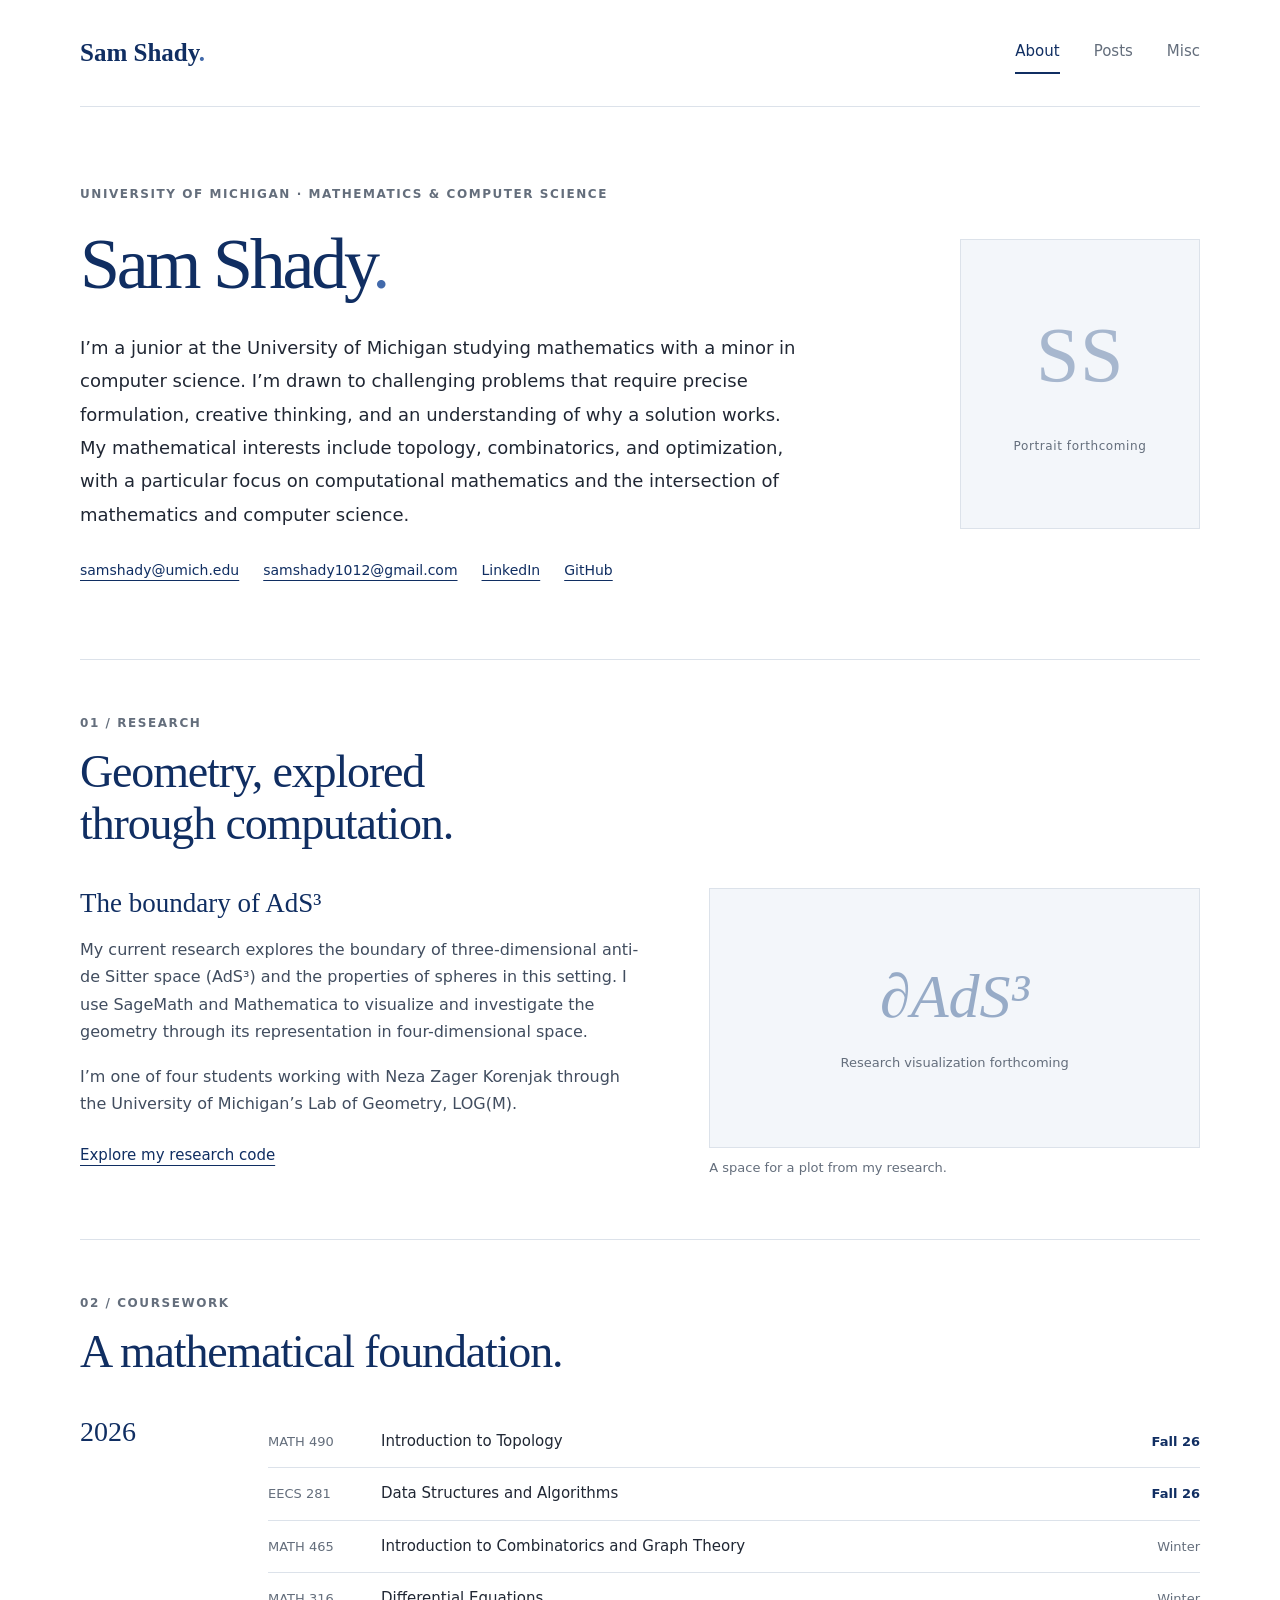
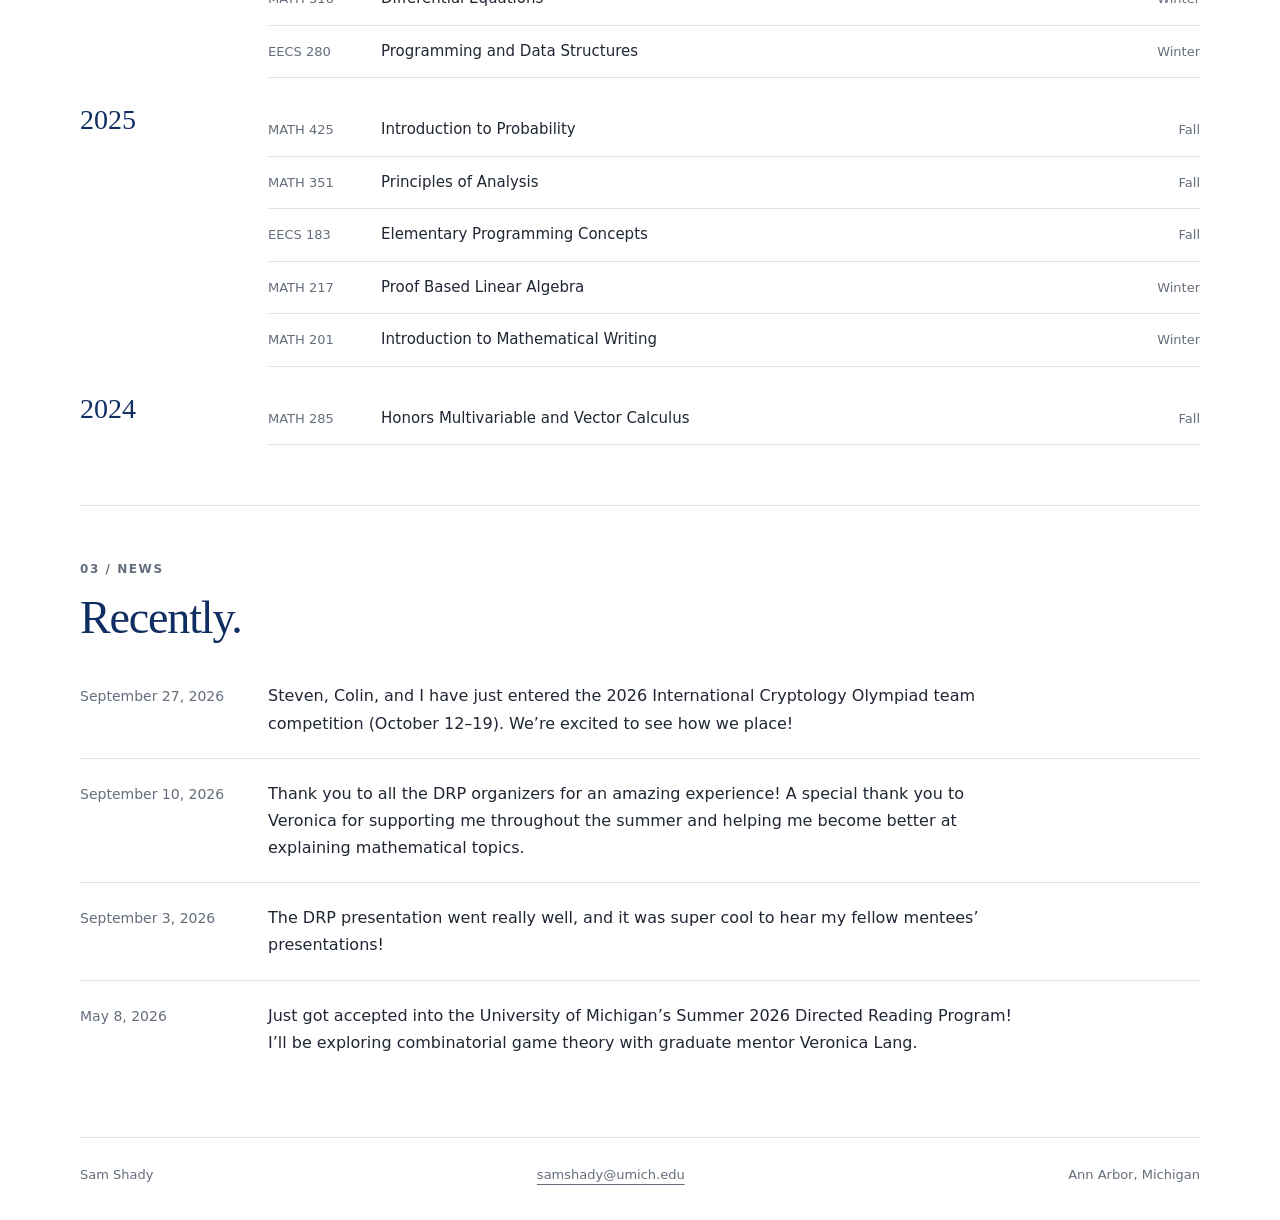
==== index.html @ 8a0eaf7c "Move news below coursework and revise updates" ====
<!doctype html><html lang="en"><head><meta charset="utf-8"><meta name="viewport" content="width=device-width, initial-scale=1"><title>About | Sam Shady</title><meta name="description" content="Sam Shady is a University of Michigan mathematics student interested in topology, combinatorics, optimization, and computational mathematics."><link rel="icon" href="./assets/favicon.svg" type="image/svg+xml"><link rel="stylesheet" href="./assets/style.css"><script src="./assets/site.js" defer></script></head><body><a class="skip" href="#main">Skip to content</a><header><a class="wordmark" href="./">Sam Shady<span class="wordmark-dot">.</span></a><nav aria-label="Main navigation"><a href="./" aria-current="page">About</a><a href="./posts/">Posts</a><a href="./misc/">Misc</a></nav></header><main id="main"><section class="intro"><div><p class="eyebrow">University of Michigan · Mathematics &amp; Computer Science</p><h1>Sam Shady<span class="heading-dot">.</span></h1><p class="bio">I’m a junior at the University of Michigan studying mathematics with a minor in computer science. I’m drawn to challenging problems that require precise formulation, creative thinking, and an understanding of why a solution works. My mathematical interests include topology, combinatorics, and optimization, with a particular focus on computational mathematics and the intersection of mathematics and computer science.</p><div class="contact"><a href="mailto:samshady@umich.edu">samshady@umich.edu</a><a href="mailto:samshady1012@gmail.com">samshady1012@gmail.com</a><a href="https://www.linkedin.com/in/sam-shady/">LinkedIn</a><a href="https://github.com/samshady-Math">GitHub</a></div></div><aside class="portrait" aria-label="Space reserved for Sam’s portrait"><span class="portrait-initials" aria-hidden="true">SS</span><span>Portrait forthcoming</span></aside></section>
<section class="section"><div class="section-head"><p class="eyebrow">01 / Research</p><h2>Geometry, explored<br>through computation.</h2></div><div class="research-grid"><div><h3>The boundary of AdS³</h3><p>My current research explores the boundary of three-dimensional anti-de Sitter space (AdS³) and the properties of spheres in this setting. I use SageMath and Mathematica to visualize and investigate the geometry through its representation in four-dimensional space.</p><p>I’m one of four students working with Neza Zager Korenjak through the University of Michigan’s Lab of Geometry, LOG(M).</p><a class="text-link" href="https://github.com/samshady-Math/ADS3">Explore my research code</a></div><figure class="research-placeholder"><div><span class="math-label">∂AdS³</span><p>Research visualization forthcoming</p></div><figcaption>A space for a plot from my research.</figcaption></figure></div></section>

<section class="section"><div class="section-head"><p class="eyebrow">02 / Coursework</p><h2>A mathematical foundation.</h2></div><div class="courses"><div class="course-year"><h3>2026</h3><ul><li><span class="course-code">MATH 490</span><span>Introduction to Topology</span><span class="term current">Fall 26</span></li><li><span class="course-code">EECS 281</span><span>Data Structures and Algorithms</span><span class="term current">Fall 26</span></li><li><span class="course-code">MATH 465</span><span>Introduction to Combinatorics and Graph Theory</span><span class="term ">Winter</span></li><li><span class="course-code">MATH 316</span><span>Differential Equations</span><span class="term ">Winter</span></li><li><span class="course-code">EECS 280</span><span>Programming and Data Structures</span><span class="term ">Winter</span></li></ul></div><div class="course-year"><h3>2025</h3><ul><li><span class="course-code">MATH 425</span><span>Introduction to Probability</span><span class="term ">Fall</span></li><li><span class="course-code">MATH 351</span><span>Principles of Analysis</span><span class="term ">Fall</span></li><li><span class="course-code">EECS 183</span><span>Elementary Programming Concepts</span><span class="term ">Fall</span></li><li><span class="course-code">MATH 217</span><span>Proof Based Linear Algebra</span><span class="term ">Winter</span></li><li><span class="course-code">MATH 201</span><span>Introduction to Mathematical Writing</span><span class="term ">Winter</span></li></ul></div><div class="course-year"><h3>2024</h3><ul><li><span class="course-code">MATH 285</span><span>Honors Multivariable and Vector Calculus</span><span class="term ">Fall</span></li></ul></div></div></section>
<section class="section"><div class="section-head"><p class="eyebrow">03 / News</p><h2>Recently.</h2></div><ol class="news"><li><time datetime="2026-09-27T16:13:00-04:00" title="September 27, 2026 · 4:13 p.m. Eastern">September 27, 2026</time><p>Steven, Colin, and I have just entered the 2026 International Cryptology Olympiad team competition (October 12–19). We’re excited to see how we place!</p></li><li><time datetime="2026-09-10T17:29:00-04:00" title="September 10, 2026 · 5:29 p.m. Eastern">September 10, 2026</time><p>Thank you to all the DRP organizers for an amazing experience! A special thank you to Veronica for supporting me throughout the summer and helping me become better at explaining mathematical topics.</p></li><li><time datetime="2026-09-03T21:13:00-04:00" title="September 3, 2026 · 9:13 p.m. Eastern">September 3, 2026</time><p>The DRP presentation went really well, and it was super cool to hear my fellow mentees’ presentations!</p></li><li><time datetime="2026-05-08T01:25:00-04:00" title="May 8, 2026 · 1:25 a.m. Eastern">May 8, 2026</time><p>Just got accepted into the University of Michigan’s Summer 2026 Directed Reading Program! I’ll be exploring combinatorial game theory with graduate mentor Veronica Lang.</p></li></ol></section></main><footer><span>Sam Shady</span><a href="mailto:samshady@umich.edu">samshady@umich.edu</a><span>Ann Arbor, Michigan</span></footer></body></html>
---- assets/style.css ----
:root{--blue:#102e62;--ink:#202734;--muted:#646e7c;--line:#dce2ea;--pale:#f3f6fa;--serif:Georgia,'Times New Roman',serif}*{box-sizing:border-box}body{margin:0;background:#fff;color:var(--ink);font-family:system-ui,-apple-system,BlinkMacSystemFont,'Segoe UI',sans-serif;font-size:16px;line-height:1.7}a{color:var(--blue);text-decoration-thickness:1px;text-underline-offset:5px}a:hover{text-decoration:underline}a:focus-visible,button:focus-visible{outline:3px solid #4381ce;outline-offset:5px}header,main,footer{width:min(1120px,calc(100% - 96px));margin:auto}header{padding:32px 0;display:flex;justify-content:space-between;align-items:center;border-bottom:1px solid var(--line)}.wordmark{font:700 25px var(--serif);text-decoration:none;color:var(--blue)}.wordmark-dot,.heading-dot{color:#426aab}nav{display:flex;gap:34px}nav a{font-size:15px;text-decoration:none;padding:7px 0;color:var(--muted)}nav a[aria-current]{color:var(--blue);border-bottom:2px solid var(--blue)}h1,h2,h3{font-family:var(--serif);font-weight:400;color:var(--blue);line-height:1.13;margin:0}h1{font-size:clamp(52px,7vw,86px);letter-spacing:-.045em}h2{font-size:clamp(32px,4vw,46px);letter-spacing:-.025em}h3{font-size:27px}p{margin:18px 0}.eyebrow{font-size:12px;letter-spacing:.13em;text-transform:uppercase;color:var(--muted);font-weight:600;margin:0 0 20px;line-height:1.6}.intro{padding:78px 0 76px;display:grid;grid-template-columns:minmax(0,1fr) 240px;gap:80px;align-items:center}.intro h1{font-size:clamp(44px,6vw,72px)}.bio{font-size:18px;line-height:1.85;margin:26px 0 28px;max-width:720px}.contact{display:flex;gap:12px 24px;flex-wrap:wrap;font-size:14px}.portrait{height:290px;background:var(--pale);border:1px solid var(--line);display:flex;flex-direction:column;justify-content:center;align-items:center;gap:36px;color:var(--muted);font-size:12px;letter-spacing:.05em}.portrait-initials{font:400 78px var(--serif);color:#a7b7ce}.section{padding:54px 0 60px;border-top:1px solid var(--line)}.section-head{margin-bottom:38px}.section-head .eyebrow{margin-bottom:13px}.research-grid{display:grid;grid-template-columns:1.15fr 1fr;gap:65px;align-items:start}.research-grid p{color:#414d5f}.text-link{display:inline-block;font-size:15px;margin-top:8px}.research-placeholder{margin:0}.research-placeholder>div{background:var(--pale);min-height:260px;border:1px solid var(--line);display:flex;align-items:center;justify-content:center;flex-direction:column;color:var(--muted)}.math-label{font:italic 62px var(--serif);color:#97abc7}.research-placeholder p{font-size:13px;color:var(--muted);margin:20px 0 0}figcaption{font-size:13px;color:var(--muted);margin-top:10px;line-height:1.6}.news{padding:0;margin:0;list-style:none}.news li{display:grid;grid-template-columns:160px 1fr;gap:28px;padding:21px 0;border-bottom:1px solid var(--line)}.news li:first-child{padding-top:0}.news li:last-child{border:0}.news time{color:var(--muted);font-size:14px;padding-top:3px}.news p{margin:0;max-width:760px}.course-year{display:grid;grid-template-columns:160px 1fr;gap:28px;margin-top:26px}.course-year h3{font-size:28px}.course-year ul{list-style:none;margin:0;padding:0}.course-year li{display:grid;grid-template-columns:95px 1fr 65px;gap:18px;padding:13px 0;border-bottom:1px solid var(--line);font-size:15px}.course-code{color:var(--muted);font-size:13px;padding-top:2px}.term{color:var(--muted);font-size:13px;text-align:right;padding-top:2px}.current{color:var(--blue);font-weight:600}footer{display:flex;justify-content:space-between;gap:20px;border-top:1px solid var(--line);padding:26px 0 34px;font-size:13px;color:var(--muted)}footer a{color:var(--muted)}.page-heading{padding:66px 0 48px}.page-heading>p:last-child{font-size:18px;color:var(--muted);margin-bottom:0}.filters{display:flex;gap:10px;flex-wrap:wrap;padding:0 0 28px;border-bottom:1px solid var(--line)}button{font:inherit;cursor:pointer} .filters button{font-size:14px;border:1px solid var(--line);background:white;color:var(--blue);padding:8px 21px;border-radius:2px}.filters button[aria-pressed=true]{background:var(--blue);color:white;border-color:var(--blue)}.post-row{display:grid;grid-template-columns:160px 1fr;gap:28px;border-bottom:1px solid var(--line);padding:34px 0}.post-row:last-child{border-bottom:0;margin-bottom:50px}.post-meta{font-size:13px;color:var(--muted);display:flex;flex-direction:column;gap:12px;padding-top:5px}.post-meta span{color:var(--blue);font-size:12px;text-transform:uppercase;letter-spacing:.09em}.post-row h2{font-size:32px;letter-spacing:-.02em}.post-row h2 a{text-decoration:none}.post-row p{margin:13px 0;color:#566171;max-width:740px;line-height:1.7}.read-link{font-size:14px}.post-detail{max-width:900px;margin:0 auto;padding:40px 0 65px}.back-link{display:inline-block;font-size:14px;margin-bottom:46px}.post-detail h1{font-size:clamp(40px,6vw,65px);max-width:900px;line-height:1.14;letter-spacing:-.035em}.detail-time{display:block;color:var(--muted);font-size:14px;margin:25px 0}.post-body{font-size:19px;line-height:1.8;margin-bottom:30px;max-width:780px}.post-figure{margin:36px 0 0}.post-figure img{display:block;width:100%;height:auto;max-height:1100px;object-fit:contain;background:var(--pale)}.pdf-preview{width:100%;height:820px;border:1px solid var(--line);margin-top:20px}.hobbies{display:grid;grid-template-columns:1fr 1fr;gap:70px;padding-bottom:56px}.hobbies h2{font-size:32px}.hobbies p{color:var(--muted)}.table-wrap{overflow:auto}table{border-collapse:collapse;width:100%;font-size:15px}th{text-align:left;border-bottom:2px solid var(--blue);color:var(--blue)}th button{color:inherit;padding:12px 0;background:none;border:0;text-align:left;font-size:14px;font-weight:600}th[aria-sort=descending] button::after{content:' ↓'}th[aria-sort=ascending] button::after{content:' ↑'}td{padding:15px 0;border-bottom:1px solid var(--line)}td+td,th+th{padding-left:22px}td:nth-child(2){color:var(--muted)}.rating{font-variant-numeric:tabular-nums;font-weight:600;color:var(--blue);text-align:right}th:last-child{text-align:right}th:last-child button{text-align:right}#empty-posts{padding:30px 0 80px;color:var(--muted)}[hidden]{display:none!important}.skip,.sr-only{position:absolute;width:1px;height:1px;padding:0;margin:-1px;overflow:hidden;clip:rect(0,0,0,0);white-space:nowrap;border:0}.skip:focus{clip:auto;width:auto;height:auto;padding:10px;top:0;left:0;z-index:10;background:white}
@media(max-width:800px){header,main,footer{width:calc(100% - 48px)}.intro{gap:35px;grid-template-columns:minmax(0,1fr) 170px;padding:55px 0}.portrait{height:230px}.bio{font-size:17px}.research-grid{gap:30px}.news li,.course-year,.post-row{grid-template-columns:125px 1fr;gap:18px}.course-year li{grid-template-columns:85px 1fr 58px;gap:10px}.hobbies{gap:30px}}
@media(max-width:600px){header,main,footer{width:calc(100% - 36px)}header{padding:22px 0}.wordmark{font-size:23px}nav{gap:18px}nav a{font-size:14px}.intro{grid-template-columns:1fr;gap:30px;padding:42px 0}.intro .eyebrow{font-size:11px;letter-spacing:.09em}.portrait{width:180px;height:210px;gap:25px}.portrait-initials{font-size:60px}.research-grid{grid-template-columns:1fr;gap:30px}.section{padding:38px 0}.section-head{margin-bottom:26px}.news li,.course-year,.post-row{grid-template-columns:1fr;gap:8px}.news li{padding:20px 0}.news time{font-size:13px}.course-year{margin-top:30px}.course-year li{grid-template-columns:78px minmax(0,1fr) 52px;gap:8px;font-size:14px}.course-code,.term{font-size:12px}.page-heading{padding:43px 0 30px}.post-row{padding:27px 0}.post-meta{flex-direction:row;justify-content:space-between;gap:10px}.post-row h2{font-size:29px}.hobbies{grid-template-columns:1fr;gap:34px;padding-bottom:40px}.hobbies h2{font-size:29px}.post-body{font-size:17px}.pdf-preview{height:570px}.detail-time{font-size:13px}.back-link{margin-bottom:30px}.post-detail{padding-top:25px}.post-detail h1{font-size:43px}footer{flex-wrap:wrap;justify-content:flex-start;gap:10px 25px;font-size:12px}table{font-size:14px}td:nth-child(2){font-size:13px}td{padding:13px 0}td+td,th+th{padding-left:14px}th button{font-size:13px}.pizza-section h2{font-size:40px}}
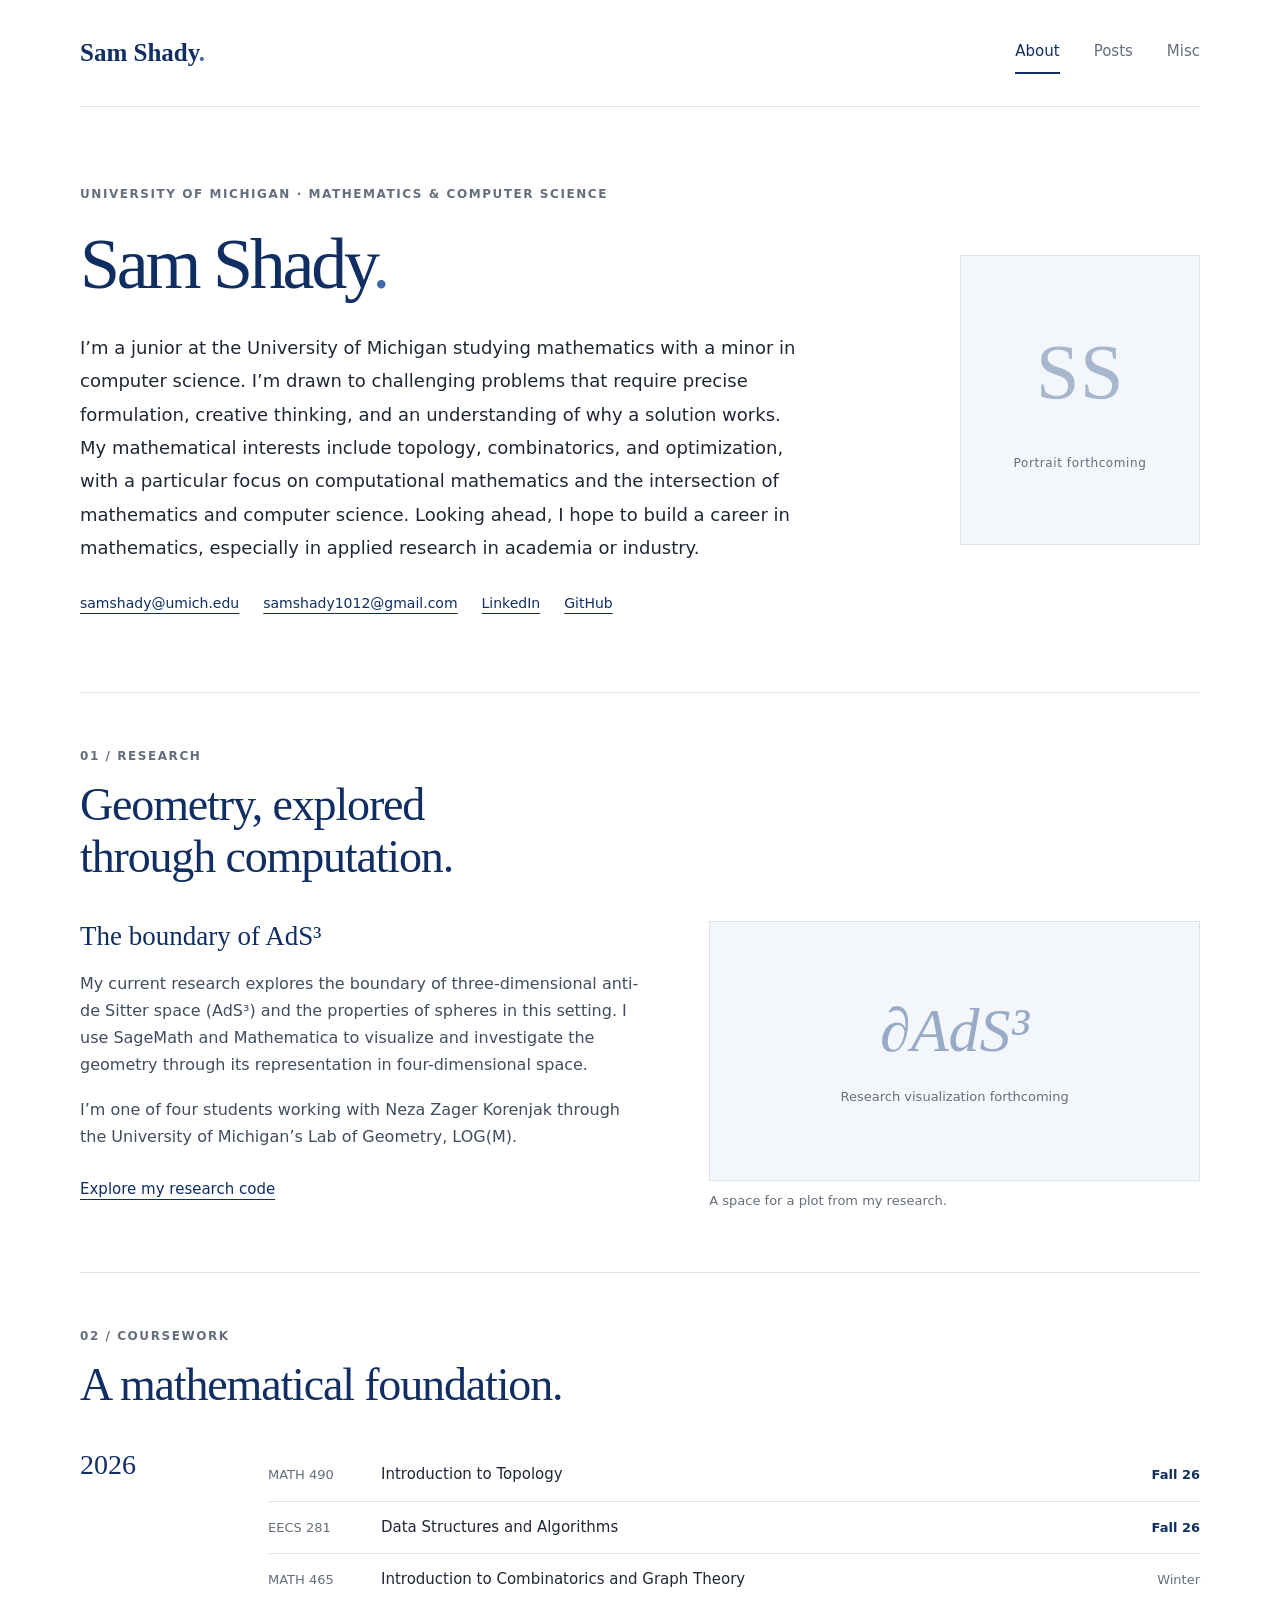
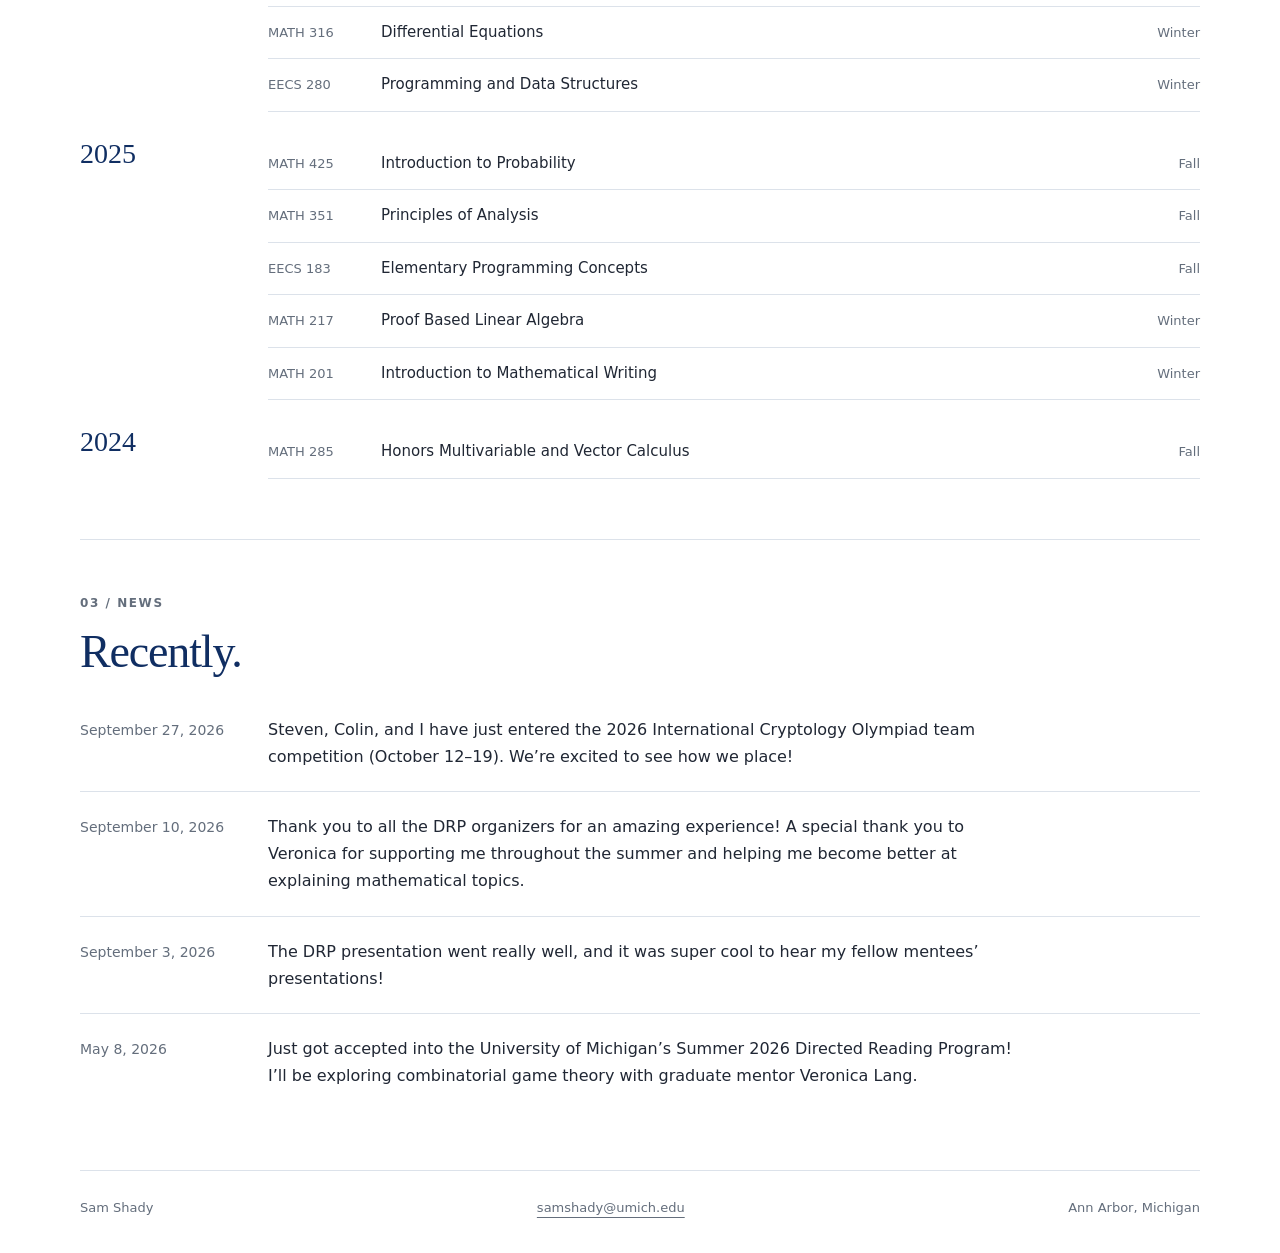
==== commit 2121dbbb: "Add applied research career interests to bio" ====
--- a/index.html
+++ b/index.html
@@ -1,4 +1,4 @@
-<!doctype html><html lang="en"><head><meta charset="utf-8"><meta name="viewport" content="width=device-width, initial-scale=1"><title>About | Sam Shady</title><meta name="description" content="Sam Shady is a University of Michigan mathematics student interested in topology, combinatorics, optimization, and computational mathematics."><link rel="icon" href="./assets/favicon.svg" type="image/svg+xml"><link rel="stylesheet" href="./assets/style.css"><script src="./assets/site.js" defer></script></head><body><a class="skip" href="#main">Skip to content</a><header><a class="wordmark" href="./">Sam Shady<span class="wordmark-dot">.</span></a><nav aria-label="Main navigation"><a href="./" aria-current="page">About</a><a href="./posts/">Posts</a><a href="./misc/">Misc</a></nav></header><main id="main"><section class="intro"><div><p class="eyebrow">University of Michigan · Mathematics &amp; Computer Science</p><h1>Sam Shady<span class="heading-dot">.</span></h1><p class="bio">I’m a junior at the University of Michigan studying mathematics with a minor in computer science. I’m drawn to challenging problems that require precise formulation, creative thinking, and an understanding of why a solution works. My mathematical interests include topology, combinatorics, and optimization, with a particular focus on computational mathematics and the intersection of mathematics and computer science.</p><div class="contact"><a href="mailto:samshady@umich.edu">samshady@umich.edu</a><a href="mailto:samshady1012@gmail.com">samshady1012@gmail.com</a><a href="https://www.linkedin.com/in/sam-shady/">LinkedIn</a><a href="https://github.com/samshady-Math">GitHub</a></div></div><aside class="portrait" aria-label="Space reserved for Sam’s portrait"><span class="portrait-initials" aria-hidden="true">SS</span><span>Portrait forthcoming</span></aside></section>
+<!doctype html><html lang="en"><head><meta charset="utf-8"><meta name="viewport" content="width=device-width, initial-scale=1"><title>About | Sam Shady</title><meta name="description" content="Sam Shady is a University of Michigan mathematics student interested in topology, combinatorics, optimization, and computational mathematics."><link rel="icon" href="./assets/favicon.svg" type="image/svg+xml"><link rel="stylesheet" href="./assets/style.css"><script src="./assets/site.js" defer></script></head><body><a class="skip" href="#main">Skip to content</a><header><a class="wordmark" href="./">Sam Shady<span class="wordmark-dot">.</span></a><nav aria-label="Main navigation"><a href="./" aria-current="page">About</a><a href="./posts/">Posts</a><a href="./misc/">Misc</a></nav></header><main id="main"><section class="intro"><div><p class="eyebrow">University of Michigan · Mathematics &amp; Computer Science</p><h1>Sam Shady<span class="heading-dot">.</span></h1><p class="bio">I’m a junior at the University of Michigan studying mathematics with a minor in computer science. I’m drawn to challenging problems that require precise formulation, creative thinking, and an understanding of why a solution works. My mathematical interests include topology, combinatorics, and optimization, with a particular focus on computational mathematics and the intersection of mathematics and computer science. Looking ahead, I hope to build a career in mathematics, especially in applied research in academia or industry.</p><div class="contact"><a href="mailto:samshady@umich.edu">samshady@umich.edu</a><a href="mailto:samshady1012@gmail.com">samshady1012@gmail.com</a><a href="https://www.linkedin.com/in/sam-shady/">LinkedIn</a><a href="https://github.com/samshady-Math">GitHub</a></div></div><aside class="portrait" aria-label="Space reserved for Sam’s portrait"><span class="portrait-initials" aria-hidden="true">SS</span><span>Portrait forthcoming</span></aside></section>
 <section class="section"><div class="section-head"><p class="eyebrow">01 / Research</p><h2>Geometry, explored<br>through computation.</h2></div><div class="research-grid"><div><h3>The boundary of AdS³</h3><p>My current research explores the boundary of three-dimensional anti-de Sitter space (AdS³) and the properties of spheres in this setting. I use SageMath and Mathematica to visualize and investigate the geometry through its representation in four-dimensional space.</p><p>I’m one of four students working with Neza Zager Korenjak through the University of Michigan’s Lab of Geometry, LOG(M).</p><a class="text-link" href="https://github.com/samshady-Math/ADS3">Explore my research code</a></div><figure class="research-placeholder"><div><span class="math-label">∂AdS³</span><p>Research visualization forthcoming</p></div><figcaption>A space for a plot from my research.</figcaption></figure></div></section>
 
 <section class="section"><div class="section-head"><p class="eyebrow">02 / Coursework</p><h2>A mathematical foundation.</h2></div><div class="courses"><div class="course-year"><h3>2026</h3><ul><li><span class="course-code">MATH 490</span><span>Introduction to Topology</span><span class="term current">Fall 26</span></li><li><span class="course-code">EECS 281</span><span>Data Structures and Algorithms</span><span class="term current">Fall 26</span></li><li><span class="course-code">MATH 465</span><span>Introduction to Combinatorics and Graph Theory</span><span class="term ">Winter</span></li><li><span class="course-code">MATH 316</span><span>Differential Equations</span><span class="term ">Winter</span></li><li><span class="course-code">EECS 280</span><span>Programming and Data Structures</span><span class="term ">Winter</span></li></ul></div><div class="course-year"><h3>2025</h3><ul><li><span class="course-code">MATH 425</span><span>Introduction to Probability</span><span class="term ">Fall</span></li><li><span class="course-code">MATH 351</span><span>Principles of Analysis</span><span class="term ">Fall</span></li><li><span class="course-code">EECS 183</span><span>Elementary Programming Concepts</span><span class="term ">Fall</span></li><li><span class="course-code">MATH 217</span><span>Proof Based Linear Algebra</span><span class="term ">Winter</span></li><li><span class="course-code">MATH 201</span><span>Introduction to Mathematical Writing</span><span class="term ">Winter</span></li></ul></div><div class="course-year"><h3>2024</h3><ul><li><span class="course-code">MATH 285</span><span>Honors Multivariable and Vector Calculus</span><span class="term ">Fall</span></li></ul></div></div></section>
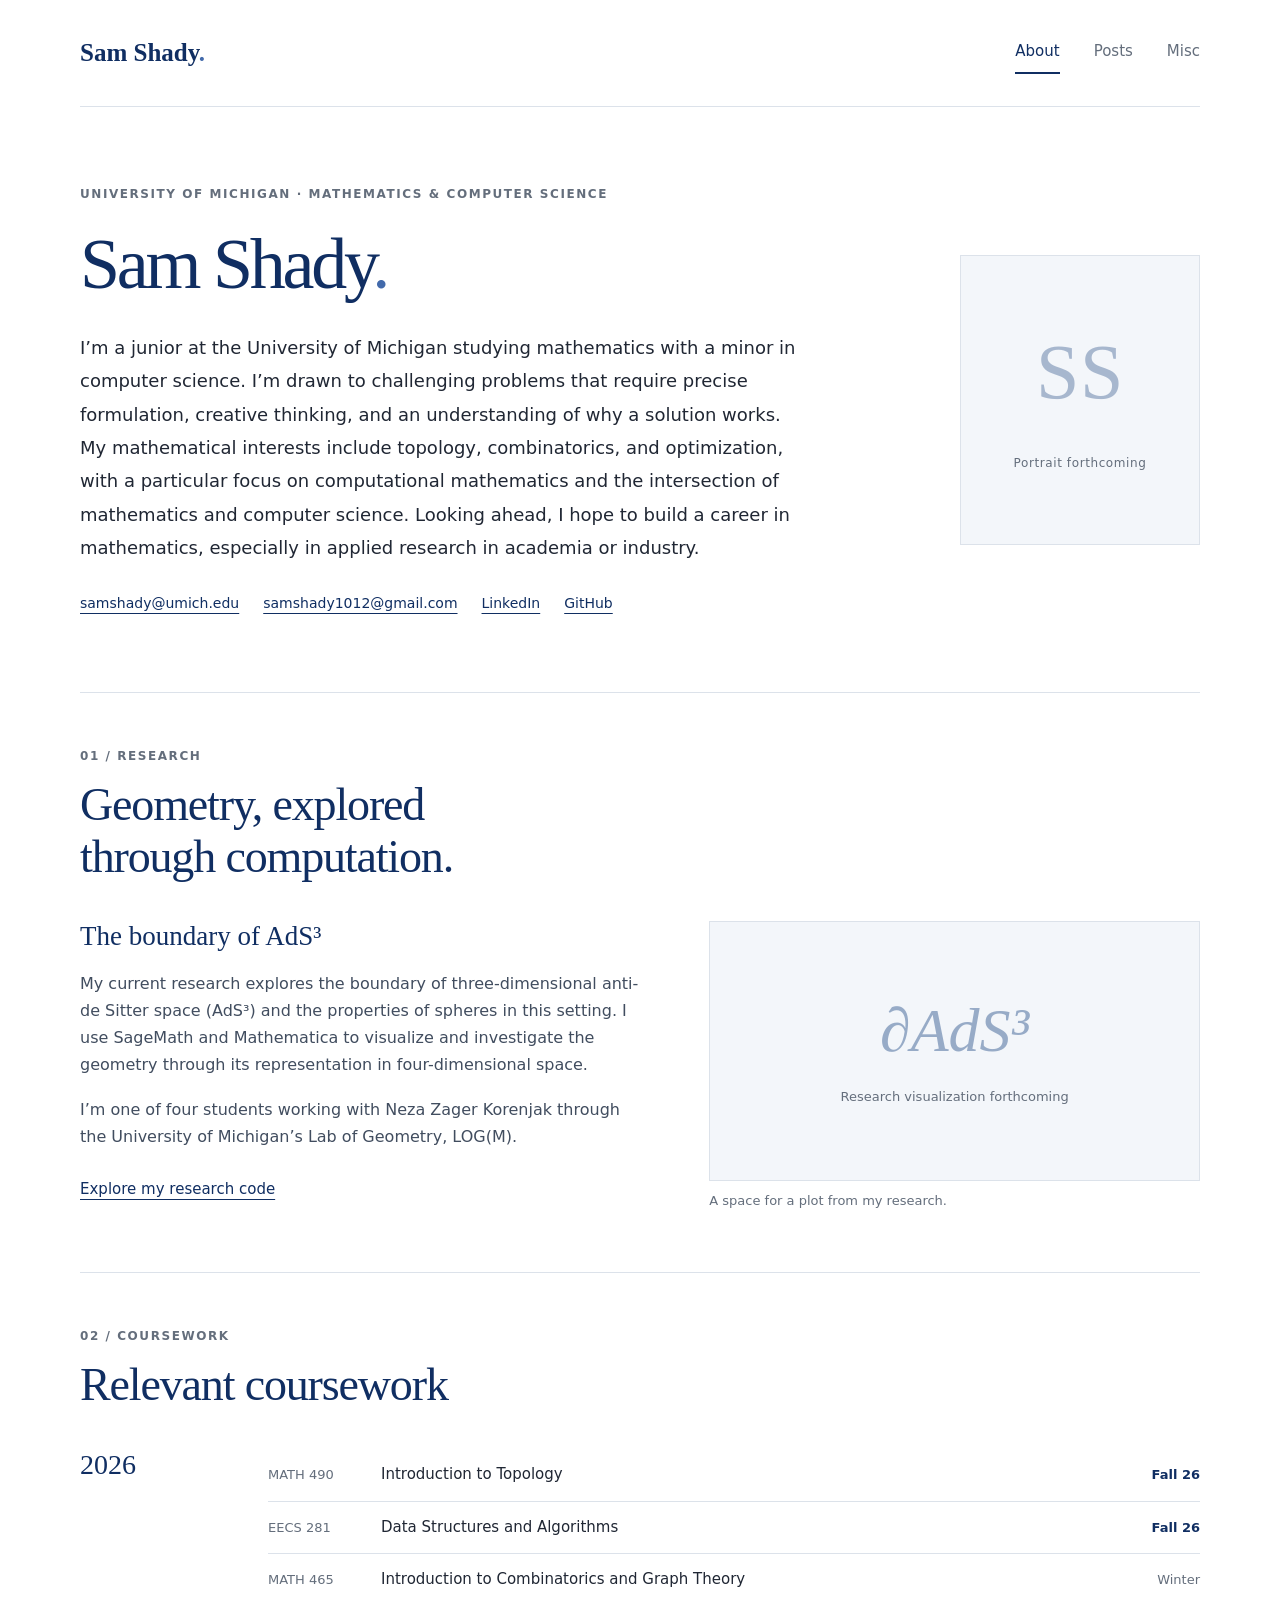
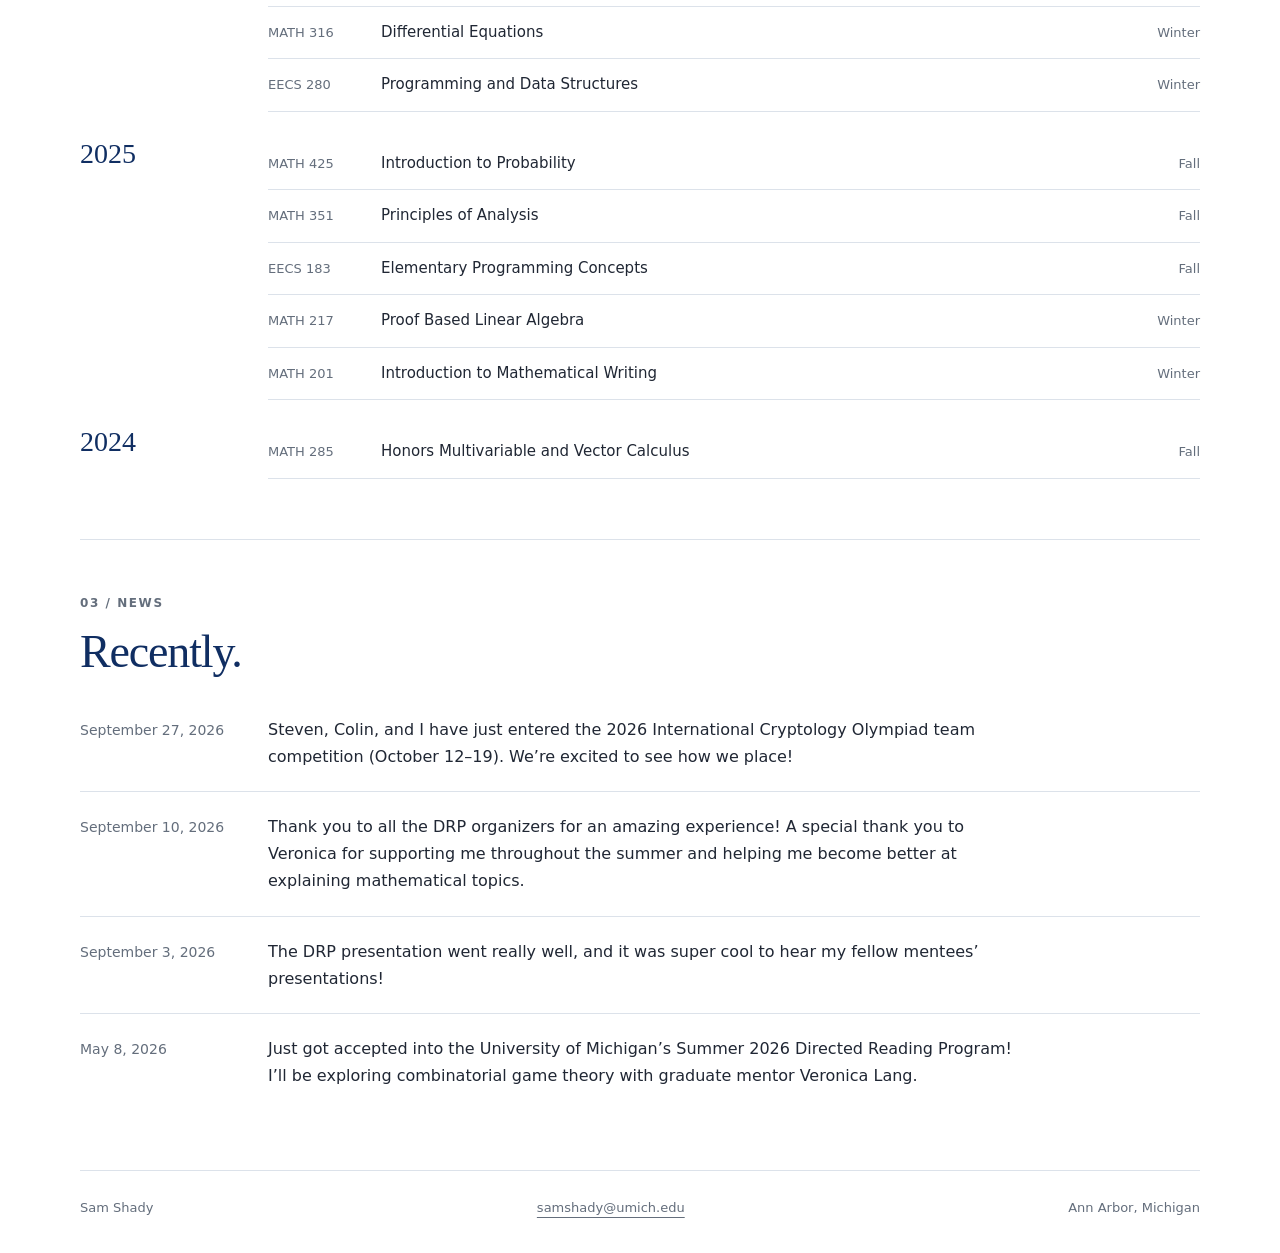
==== commit 49a1b968: "Update coursework and personal interests headings" ====
--- a/index.html
+++ b/index.html
@@ -1,5 +1,5 @@
 <!doctype html><html lang="en"><head><meta charset="utf-8"><meta name="viewport" content="width=device-width, initial-scale=1"><title>About | Sam Shady</title><meta name="description" content="Sam Shady is a University of Michigan mathematics student interested in topology, combinatorics, optimization, and computational mathematics."><link rel="icon" href="./assets/favicon.svg" type="image/svg+xml"><link rel="stylesheet" href="./assets/style.css"><script src="./assets/site.js" defer></script></head><body><a class="skip" href="#main">Skip to content</a><header><a class="wordmark" href="./">Sam Shady<span class="wordmark-dot">.</span></a><nav aria-label="Main navigation"><a href="./" aria-current="page">About</a><a href="./posts/">Posts</a><a href="./misc/">Misc</a></nav></header><main id="main"><section class="intro"><div><p class="eyebrow">University of Michigan · Mathematics &amp; Computer Science</p><h1>Sam Shady<span class="heading-dot">.</span></h1><p class="bio">I’m a junior at the University of Michigan studying mathematics with a minor in computer science. I’m drawn to challenging problems that require precise formulation, creative thinking, and an understanding of why a solution works. My mathematical interests include topology, combinatorics, and optimization, with a particular focus on computational mathematics and the intersection of mathematics and computer science. Looking ahead, I hope to build a career in mathematics, especially in applied research in academia or industry.</p><div class="contact"><a href="mailto:samshady@umich.edu">samshady@umich.edu</a><a href="mailto:samshady1012@gmail.com">samshady1012@gmail.com</a><a href="https://www.linkedin.com/in/sam-shady/">LinkedIn</a><a href="https://github.com/samshady-Math">GitHub</a></div></div><aside class="portrait" aria-label="Space reserved for Sam’s portrait"><span class="portrait-initials" aria-hidden="true">SS</span><span>Portrait forthcoming</span></aside></section>
 <section class="section"><div class="section-head"><p class="eyebrow">01 / Research</p><h2>Geometry, explored<br>through computation.</h2></div><div class="research-grid"><div><h3>The boundary of AdS³</h3><p>My current research explores the boundary of three-dimensional anti-de Sitter space (AdS³) and the properties of spheres in this setting. I use SageMath and Mathematica to visualize and investigate the geometry through its representation in four-dimensional space.</p><p>I’m one of four students working with Neza Zager Korenjak through the University of Michigan’s Lab of Geometry, LOG(M).</p><a class="text-link" href="https://github.com/samshady-Math/ADS3">Explore my research code</a></div><figure class="research-placeholder"><div><span class="math-label">∂AdS³</span><p>Research visualization forthcoming</p></div><figcaption>A space for a plot from my research.</figcaption></figure></div></section>
 
-<section class="section"><div class="section-head"><p class="eyebrow">02 / Coursework</p><h2>A mathematical foundation.</h2></div><div class="courses"><div class="course-year"><h3>2026</h3><ul><li><span class="course-code">MATH 490</span><span>Introduction to Topology</span><span class="term current">Fall 26</span></li><li><span class="course-code">EECS 281</span><span>Data Structures and Algorithms</span><span class="term current">Fall 26</span></li><li><span class="course-code">MATH 465</span><span>Introduction to Combinatorics and Graph Theory</span><span class="term ">Winter</span></li><li><span class="course-code">MATH 316</span><span>Differential Equations</span><span class="term ">Winter</span></li><li><span class="course-code">EECS 280</span><span>Programming and Data Structures</span><span class="term ">Winter</span></li></ul></div><div class="course-year"><h3>2025</h3><ul><li><span class="course-code">MATH 425</span><span>Introduction to Probability</span><span class="term ">Fall</span></li><li><span class="course-code">MATH 351</span><span>Principles of Analysis</span><span class="term ">Fall</span></li><li><span class="course-code">EECS 183</span><span>Elementary Programming Concepts</span><span class="term ">Fall</span></li><li><span class="course-code">MATH 217</span><span>Proof Based Linear Algebra</span><span class="term ">Winter</span></li><li><span class="course-code">MATH 201</span><span>Introduction to Mathematical Writing</span><span class="term ">Winter</span></li></ul></div><div class="course-year"><h3>2024</h3><ul><li><span class="course-code">MATH 285</span><span>Honors Multivariable and Vector Calculus</span><span class="term ">Fall</span></li></ul></div></div></section>
+<section class="section"><div class="section-head"><p class="eyebrow">02 / Coursework</p><h2>Relevant coursework</h2></div><div class="courses"><div class="course-year"><h3>2026</h3><ul><li><span class="course-code">MATH 490</span><span>Introduction to Topology</span><span class="term current">Fall 26</span></li><li><span class="course-code">EECS 281</span><span>Data Structures and Algorithms</span><span class="term current">Fall 26</span></li><li><span class="course-code">MATH 465</span><span>Introduction to Combinatorics and Graph Theory</span><span class="term ">Winter</span></li><li><span class="course-code">MATH 316</span><span>Differential Equations</span><span class="term ">Winter</span></li><li><span class="course-code">EECS 280</span><span>Programming and Data Structures</span><span class="term ">Winter</span></li></ul></div><div class="course-year"><h3>2025</h3><ul><li><span class="course-code">MATH 425</span><span>Introduction to Probability</span><span class="term ">Fall</span></li><li><span class="course-code">MATH 351</span><span>Principles of Analysis</span><span class="term ">Fall</span></li><li><span class="course-code">EECS 183</span><span>Elementary Programming Concepts</span><span class="term ">Fall</span></li><li><span class="course-code">MATH 217</span><span>Proof Based Linear Algebra</span><span class="term ">Winter</span></li><li><span class="course-code">MATH 201</span><span>Introduction to Mathematical Writing</span><span class="term ">Winter</span></li></ul></div><div class="course-year"><h3>2024</h3><ul><li><span class="course-code">MATH 285</span><span>Honors Multivariable and Vector Calculus</span><span class="term ">Fall</span></li></ul></div></div></section>
 <section class="section"><div class="section-head"><p class="eyebrow">03 / News</p><h2>Recently.</h2></div><ol class="news"><li><time datetime="2026-09-27T16:13:00-04:00" title="September 27, 2026 · 4:13 p.m. Eastern">September 27, 2026</time><p>Steven, Colin, and I have just entered the 2026 International Cryptology Olympiad team competition (October 12–19). We’re excited to see how we place!</p></li><li><time datetime="2026-09-10T17:29:00-04:00" title="September 10, 2026 · 5:29 p.m. Eastern">September 10, 2026</time><p>Thank you to all the DRP organizers for an amazing experience! A special thank you to Veronica for supporting me throughout the summer and helping me become better at explaining mathematical topics.</p></li><li><time datetime="2026-09-03T21:13:00-04:00" title="September 3, 2026 · 9:13 p.m. Eastern">September 3, 2026</time><p>The DRP presentation went really well, and it was super cool to hear my fellow mentees’ presentations!</p></li><li><time datetime="2026-05-08T01:25:00-04:00" title="May 8, 2026 · 1:25 a.m. Eastern">May 8, 2026</time><p>Just got accepted into the University of Michigan’s Summer 2026 Directed Reading Program! I’ll be exploring combinatorial game theory with graduate mentor Veronica Lang.</p></li></ol></section></main><footer><span>Sam Shady</span><a href="mailto:samshady@umich.edu">samshady@umich.edu</a><span>Ann Arbor, Michigan</span></footer></body></html>
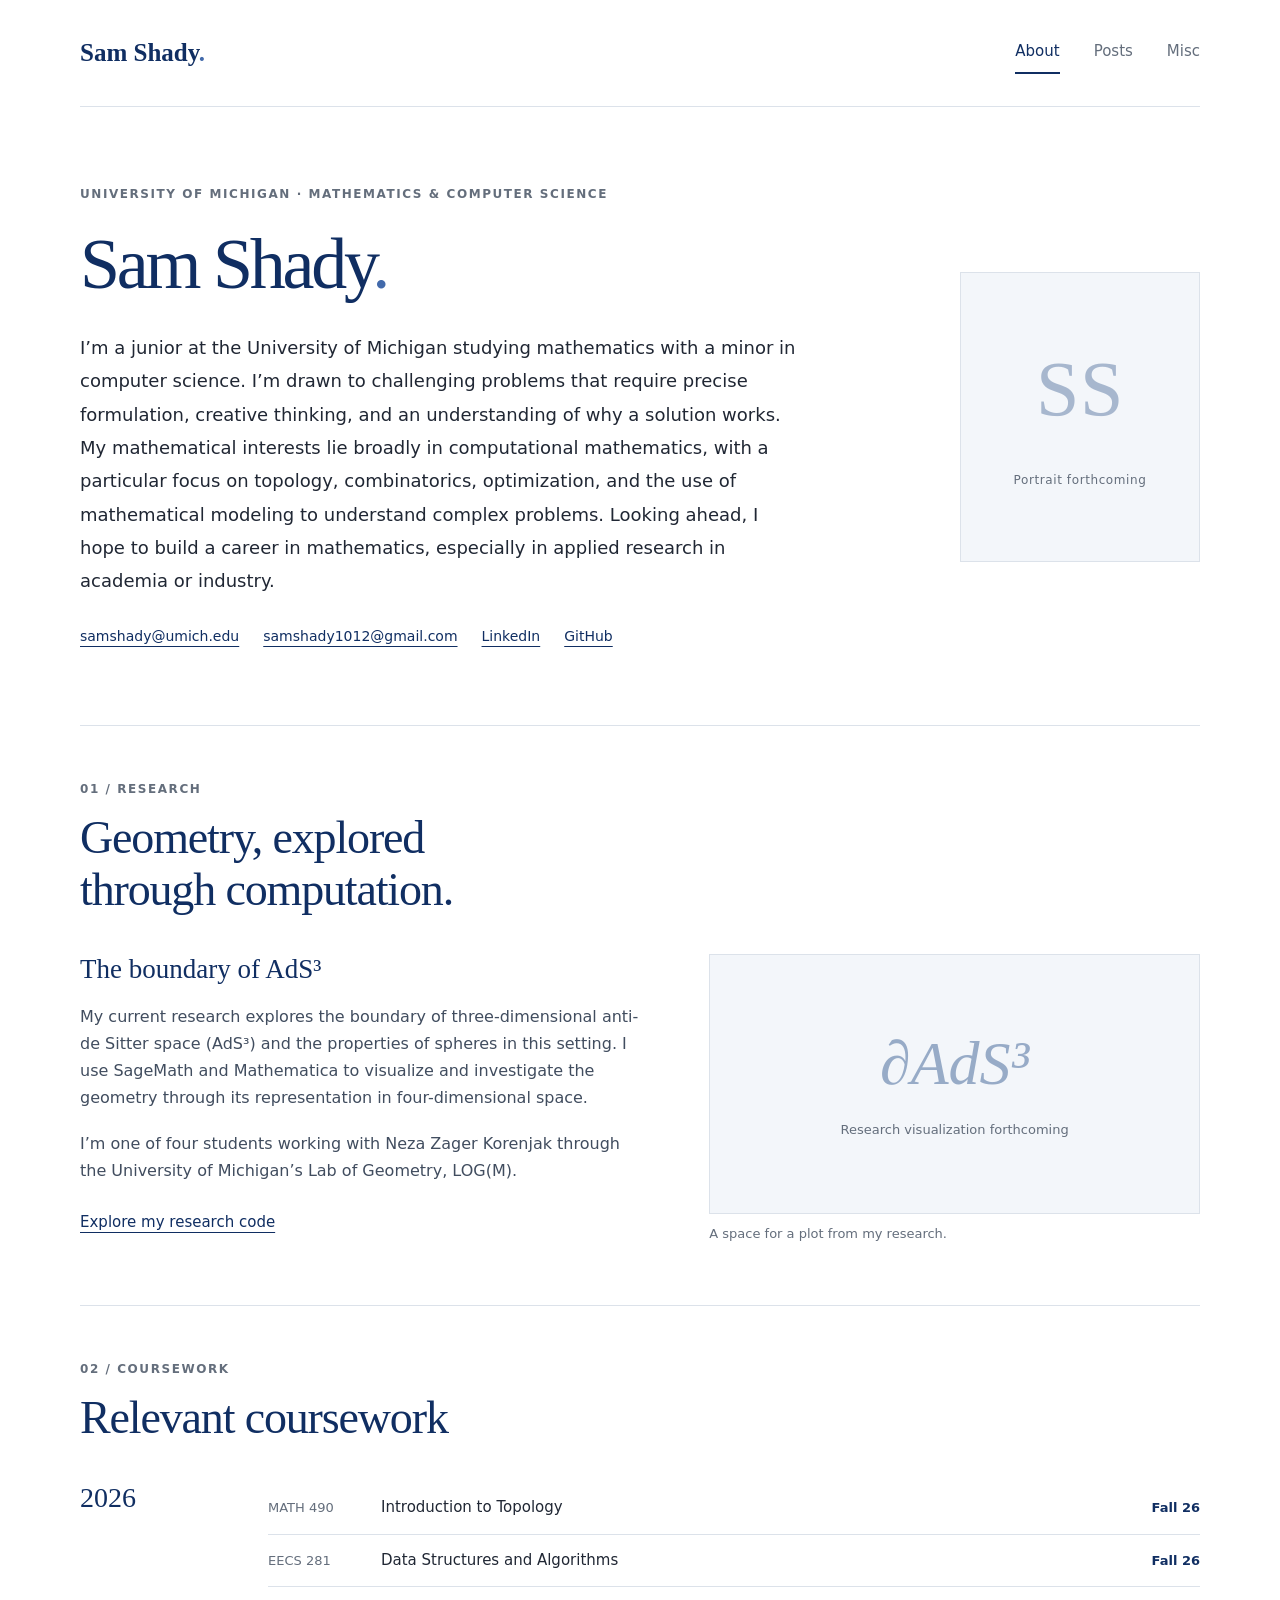
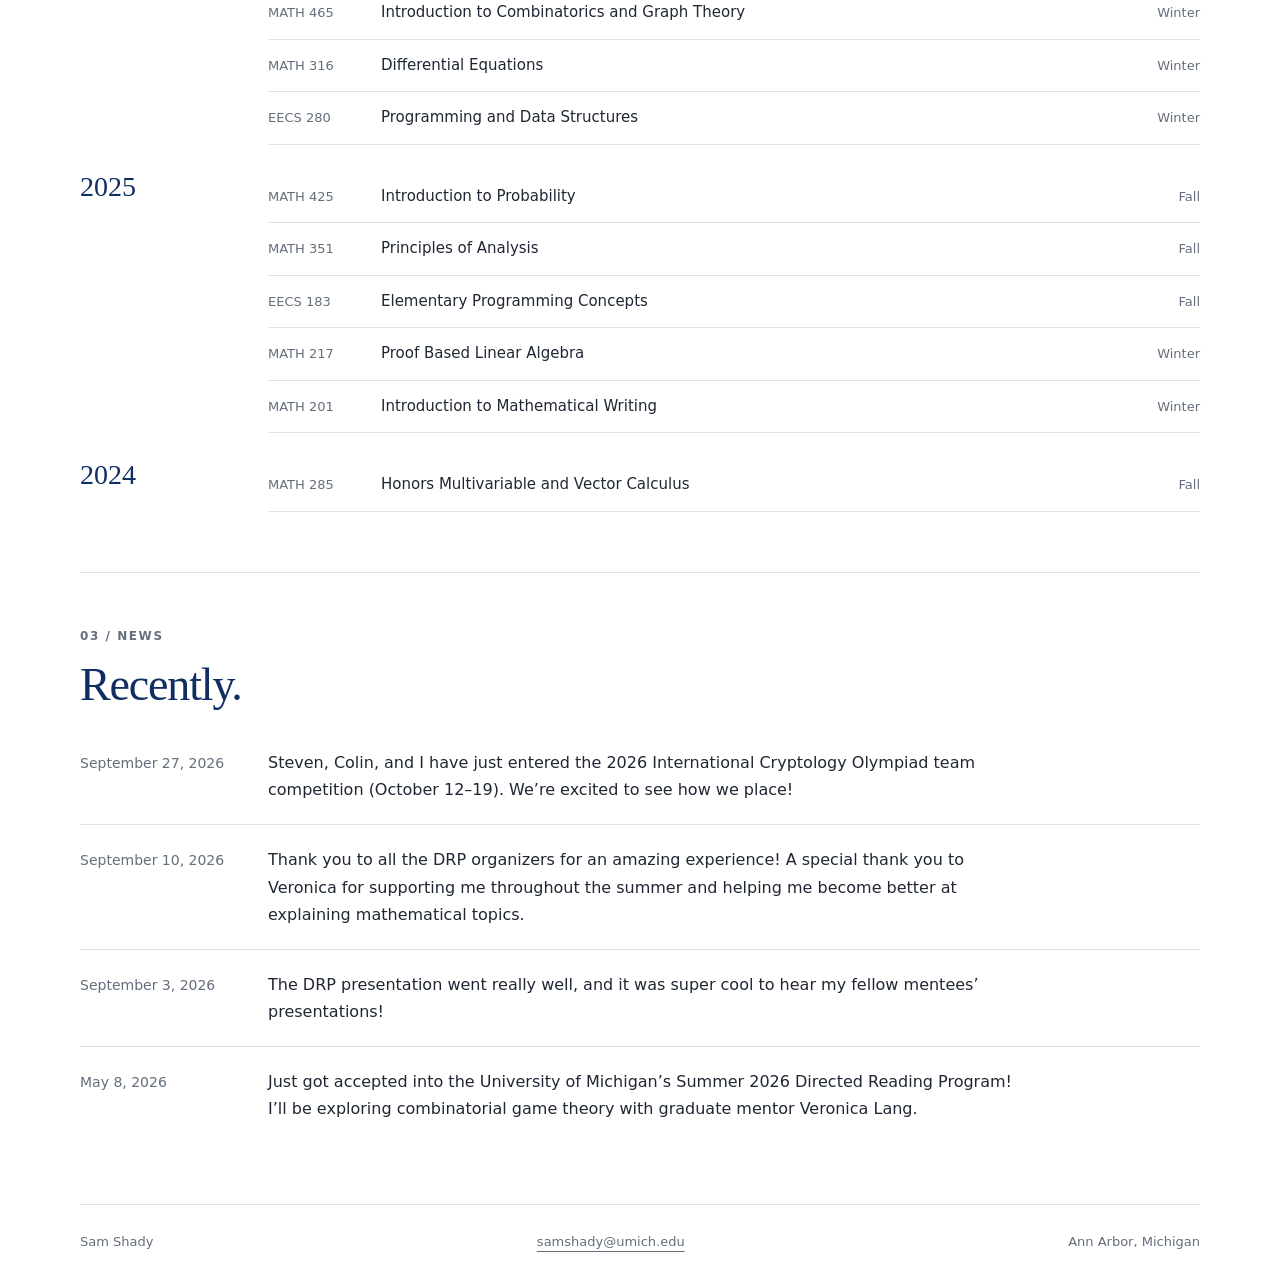
==== commit 095935b5: "Revise mathematical interests to include modeling" ====
--- a/index.html
+++ b/index.html
@@ -1,4 +1,4 @@
-<!doctype html><html lang="en"><head><meta charset="utf-8"><meta name="viewport" content="width=device-width, initial-scale=1"><title>About | Sam Shady</title><meta name="description" content="Sam Shady is a University of Michigan mathematics student interested in topology, combinatorics, optimization, and computational mathematics."><link rel="icon" href="./assets/favicon.svg" type="image/svg+xml"><link rel="stylesheet" href="./assets/style.css"><script src="./assets/site.js" defer></script></head><body><a class="skip" href="#main">Skip to content</a><header><a class="wordmark" href="./">Sam Shady<span class="wordmark-dot">.</span></a><nav aria-label="Main navigation"><a href="./" aria-current="page">About</a><a href="./posts/">Posts</a><a href="./misc/">Misc</a></nav></header><main id="main"><section class="intro"><div><p class="eyebrow">University of Michigan · Mathematics &amp; Computer Science</p><h1>Sam Shady<span class="heading-dot">.</span></h1><p class="bio">I’m a junior at the University of Michigan studying mathematics with a minor in computer science. I’m drawn to challenging problems that require precise formulation, creative thinking, and an understanding of why a solution works. My mathematical interests include topology, combinatorics, and optimization, with a particular focus on computational mathematics and the intersection of mathematics and computer science. Looking ahead, I hope to build a career in mathematics, especially in applied research in academia or industry.</p><div class="contact"><a href="mailto:samshady@umich.edu">samshady@umich.edu</a><a href="mailto:samshady1012@gmail.com">samshady1012@gmail.com</a><a href="https://www.linkedin.com/in/sam-shady/">LinkedIn</a><a href="https://github.com/samshady-Math">GitHub</a></div></div><aside class="portrait" aria-label="Space reserved for Sam’s portrait"><span class="portrait-initials" aria-hidden="true">SS</span><span>Portrait forthcoming</span></aside></section>
+<!doctype html><html lang="en"><head><meta charset="utf-8"><meta name="viewport" content="width=device-width, initial-scale=1"><title>About | Sam Shady</title><meta name="description" content="Sam Shady is a University of Michigan mathematics student interested in topology, combinatorics, optimization, and computational mathematics."><link rel="icon" href="./assets/favicon.svg" type="image/svg+xml"><link rel="stylesheet" href="./assets/style.css"><script src="./assets/site.js" defer></script></head><body><a class="skip" href="#main">Skip to content</a><header><a class="wordmark" href="./">Sam Shady<span class="wordmark-dot">.</span></a><nav aria-label="Main navigation"><a href="./" aria-current="page">About</a><a href="./posts/">Posts</a><a href="./misc/">Misc</a></nav></header><main id="main"><section class="intro"><div><p class="eyebrow">University of Michigan · Mathematics &amp; Computer Science</p><h1>Sam Shady<span class="heading-dot">.</span></h1><p class="bio">I’m a junior at the University of Michigan studying mathematics with a minor in computer science. I’m drawn to challenging problems that require precise formulation, creative thinking, and an understanding of why a solution works. My mathematical interests lie broadly in computational mathematics, with a particular focus on topology, combinatorics, optimization, and the use of mathematical modeling to understand complex problems. Looking ahead, I hope to build a career in mathematics, especially in applied research in academia or industry.</p><div class="contact"><a href="mailto:samshady@umich.edu">samshady@umich.edu</a><a href="mailto:samshady1012@gmail.com">samshady1012@gmail.com</a><a href="https://www.linkedin.com/in/sam-shady/">LinkedIn</a><a href="https://github.com/samshady-Math">GitHub</a></div></div><aside class="portrait" aria-label="Space reserved for Sam’s portrait"><span class="portrait-initials" aria-hidden="true">SS</span><span>Portrait forthcoming</span></aside></section>
 <section class="section"><div class="section-head"><p class="eyebrow">01 / Research</p><h2>Geometry, explored<br>through computation.</h2></div><div class="research-grid"><div><h3>The boundary of AdS³</h3><p>My current research explores the boundary of three-dimensional anti-de Sitter space (AdS³) and the properties of spheres in this setting. I use SageMath and Mathematica to visualize and investigate the geometry through its representation in four-dimensional space.</p><p>I’m one of four students working with Neza Zager Korenjak through the University of Michigan’s Lab of Geometry, LOG(M).</p><a class="text-link" href="https://github.com/samshady-Math/ADS3">Explore my research code</a></div><figure class="research-placeholder"><div><span class="math-label">∂AdS³</span><p>Research visualization forthcoming</p></div><figcaption>A space for a plot from my research.</figcaption></figure></div></section>
 
 <section class="section"><div class="section-head"><p class="eyebrow">02 / Coursework</p><h2>Relevant coursework</h2></div><div class="courses"><div class="course-year"><h3>2026</h3><ul><li><span class="course-code">MATH 490</span><span>Introduction to Topology</span><span class="term current">Fall 26</span></li><li><span class="course-code">EECS 281</span><span>Data Structures and Algorithms</span><span class="term current">Fall 26</span></li><li><span class="course-code">MATH 465</span><span>Introduction to Combinatorics and Graph Theory</span><span class="term ">Winter</span></li><li><span class="course-code">MATH 316</span><span>Differential Equations</span><span class="term ">Winter</span></li><li><span class="course-code">EECS 280</span><span>Programming and Data Structures</span><span class="term ">Winter</span></li></ul></div><div class="course-year"><h3>2025</h3><ul><li><span class="course-code">MATH 425</span><span>Introduction to Probability</span><span class="term ">Fall</span></li><li><span class="course-code">MATH 351</span><span>Principles of Analysis</span><span class="term ">Fall</span></li><li><span class="course-code">EECS 183</span><span>Elementary Programming Concepts</span><span class="term ">Fall</span></li><li><span class="course-code">MATH 217</span><span>Proof Based Linear Algebra</span><span class="term ">Winter</span></li><li><span class="course-code">MATH 201</span><span>Introduction to Mathematical Writing</span><span class="term ">Winter</span></li></ul></div><div class="course-year"><h3>2024</h3><ul><li><span class="course-code">MATH 285</span><span>Honors Multivariable and Vector Calculus</span><span class="term ">Fall</span></li></ul></div></div></section>
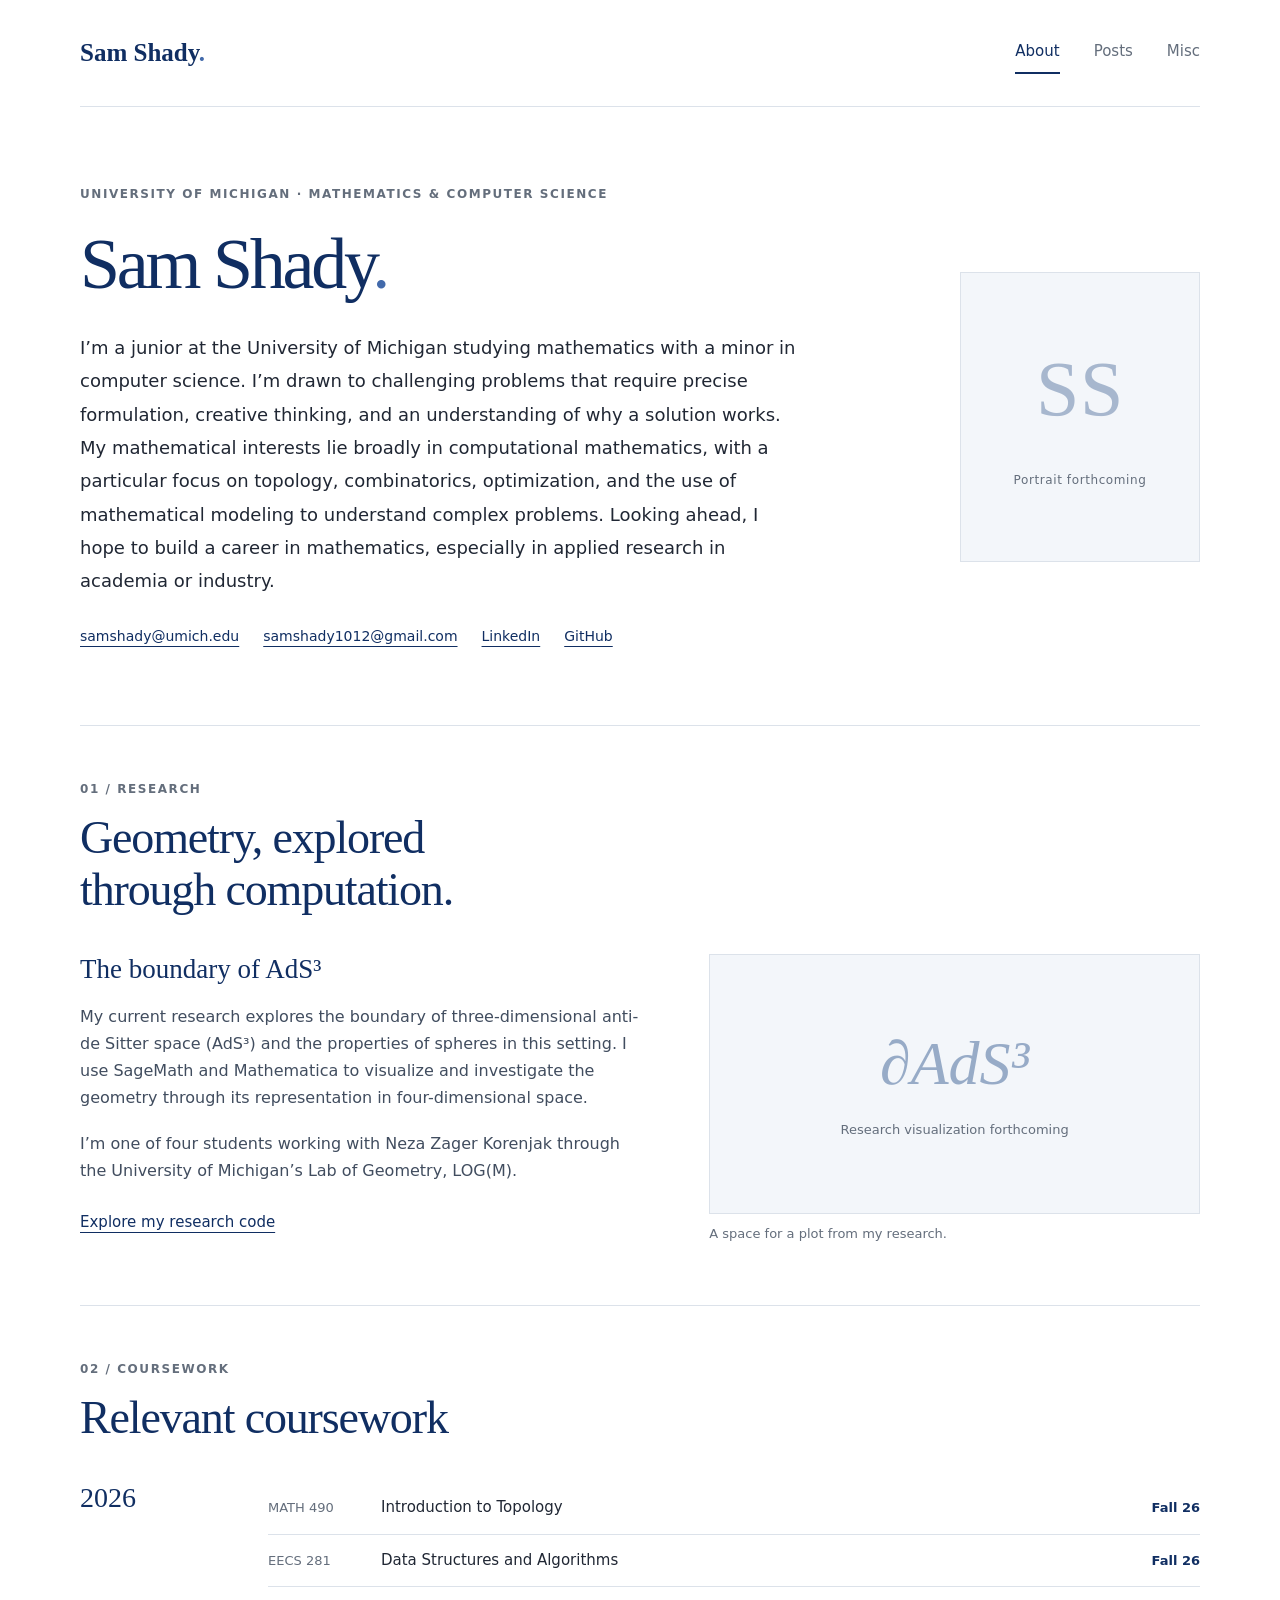
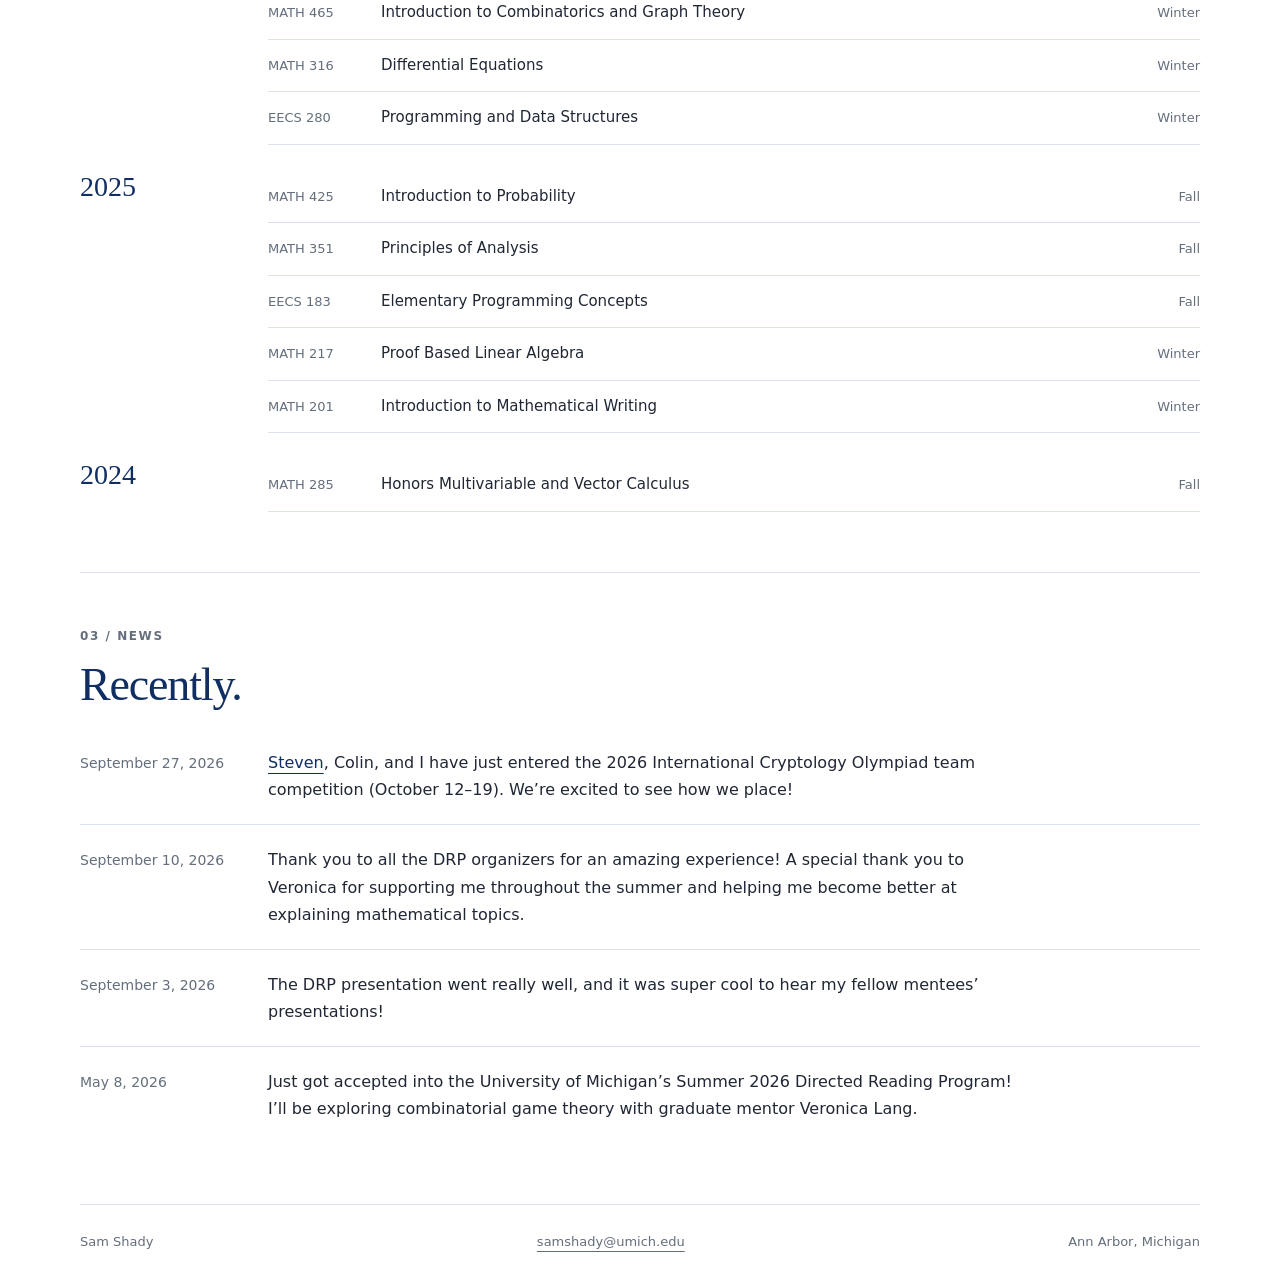
==== commit 03710d93: "Link Steven's website in Cryptology Olympiad news" ====
--- a/index.html
+++ b/index.html
@@ -2,4 +2,4 @@
 <section class="section"><div class="section-head"><p class="eyebrow">01 / Research</p><h2>Geometry, explored<br>through computation.</h2></div><div class="research-grid"><div><h3>The boundary of AdS³</h3><p>My current research explores the boundary of three-dimensional anti-de Sitter space (AdS³) and the properties of spheres in this setting. I use SageMath and Mathematica to visualize and investigate the geometry through its representation in four-dimensional space.</p><p>I’m one of four students working with Neza Zager Korenjak through the University of Michigan’s Lab of Geometry, LOG(M).</p><a class="text-link" href="https://github.com/samshady-Math/ADS3">Explore my research code</a></div><figure class="research-placeholder"><div><span class="math-label">∂AdS³</span><p>Research visualization forthcoming</p></div><figcaption>A space for a plot from my research.</figcaption></figure></div></section>
 
 <section class="section"><div class="section-head"><p class="eyebrow">02 / Coursework</p><h2>Relevant coursework</h2></div><div class="courses"><div class="course-year"><h3>2026</h3><ul><li><span class="course-code">MATH 490</span><span>Introduction to Topology</span><span class="term current">Fall 26</span></li><li><span class="course-code">EECS 281</span><span>Data Structures and Algorithms</span><span class="term current">Fall 26</span></li><li><span class="course-code">MATH 465</span><span>Introduction to Combinatorics and Graph Theory</span><span class="term ">Winter</span></li><li><span class="course-code">MATH 316</span><span>Differential Equations</span><span class="term ">Winter</span></li><li><span class="course-code">EECS 280</span><span>Programming and Data Structures</span><span class="term ">Winter</span></li></ul></div><div class="course-year"><h3>2025</h3><ul><li><span class="course-code">MATH 425</span><span>Introduction to Probability</span><span class="term ">Fall</span></li><li><span class="course-code">MATH 351</span><span>Principles of Analysis</span><span class="term ">Fall</span></li><li><span class="course-code">EECS 183</span><span>Elementary Programming Concepts</span><span class="term ">Fall</span></li><li><span class="course-code">MATH 217</span><span>Proof Based Linear Algebra</span><span class="term ">Winter</span></li><li><span class="course-code">MATH 201</span><span>Introduction to Mathematical Writing</span><span class="term ">Winter</span></li></ul></div><div class="course-year"><h3>2024</h3><ul><li><span class="course-code">MATH 285</span><span>Honors Multivariable and Vector Calculus</span><span class="term ">Fall</span></li></ul></div></div></section>
-<section class="section"><div class="section-head"><p class="eyebrow">03 / News</p><h2>Recently.</h2></div><ol class="news"><li><time datetime="2026-09-27T16:13:00-04:00" title="September 27, 2026 · 4:13 p.m. Eastern">September 27, 2026</time><p>Steven, Colin, and I have just entered the 2026 International Cryptology Olympiad team competition (October 12–19). We’re excited to see how we place!</p></li><li><time datetime="2026-09-10T17:29:00-04:00" title="September 10, 2026 · 5:29 p.m. Eastern">September 10, 2026</time><p>Thank you to all the DRP organizers for an amazing experience! A special thank you to Veronica for supporting me throughout the summer and helping me become better at explaining mathematical topics.</p></li><li><time datetime="2026-09-03T21:13:00-04:00" title="September 3, 2026 · 9:13 p.m. Eastern">September 3, 2026</time><p>The DRP presentation went really well, and it was super cool to hear my fellow mentees’ presentations!</p></li><li><time datetime="2026-05-08T01:25:00-04:00" title="May 8, 2026 · 1:25 a.m. Eastern">May 8, 2026</time><p>Just got accepted into the University of Michigan’s Summer 2026 Directed Reading Program! I’ll be exploring combinatorial game theory with graduate mentor Veronica Lang.</p></li></ol></section></main><footer><span>Sam Shady</span><a href="mailto:samshady@umich.edu">samshady@umich.edu</a><span>Ann Arbor, Michigan</span></footer></body></html>+<section class="section"><div class="section-head"><p class="eyebrow">03 / News</p><h2>Recently.</h2></div><ol class="news"><li><time datetime="2026-09-27T16:13:00-04:00" title="September 27, 2026 · 4:13 p.m. Eastern">September 27, 2026</time><p><a href="https://stevenhanwen.github.io/">Steven</a>, Colin, and I have just entered the 2026 International Cryptology Olympiad team competition (October 12–19). We’re excited to see how we place!</p></li><li><time datetime="2026-09-10T17:29:00-04:00" title="September 10, 2026 · 5:29 p.m. Eastern">September 10, 2026</time><p>Thank you to all the DRP organizers for an amazing experience! A special thank you to Veronica for supporting me throughout the summer and helping me become better at explaining mathematical topics.</p></li><li><time datetime="2026-09-03T21:13:00-04:00" title="September 3, 2026 · 9:13 p.m. Eastern">September 3, 2026</time><p>The DRP presentation went really well, and it was super cool to hear my fellow mentees’ presentations!</p></li><li><time datetime="2026-05-08T01:25:00-04:00" title="May 8, 2026 · 1:25 a.m. Eastern">May 8, 2026</time><p>Just got accepted into the University of Michigan’s Summer 2026 Directed Reading Program! I’ll be exploring combinatorial game theory with graduate mentor Veronica Lang.</p></li></ol></section></main><footer><span>Sam Shady</span><a href="mailto:samshady@umich.edu">samshady@umich.edu</a><span>Ann Arbor, Michigan</span></footer></body></html>
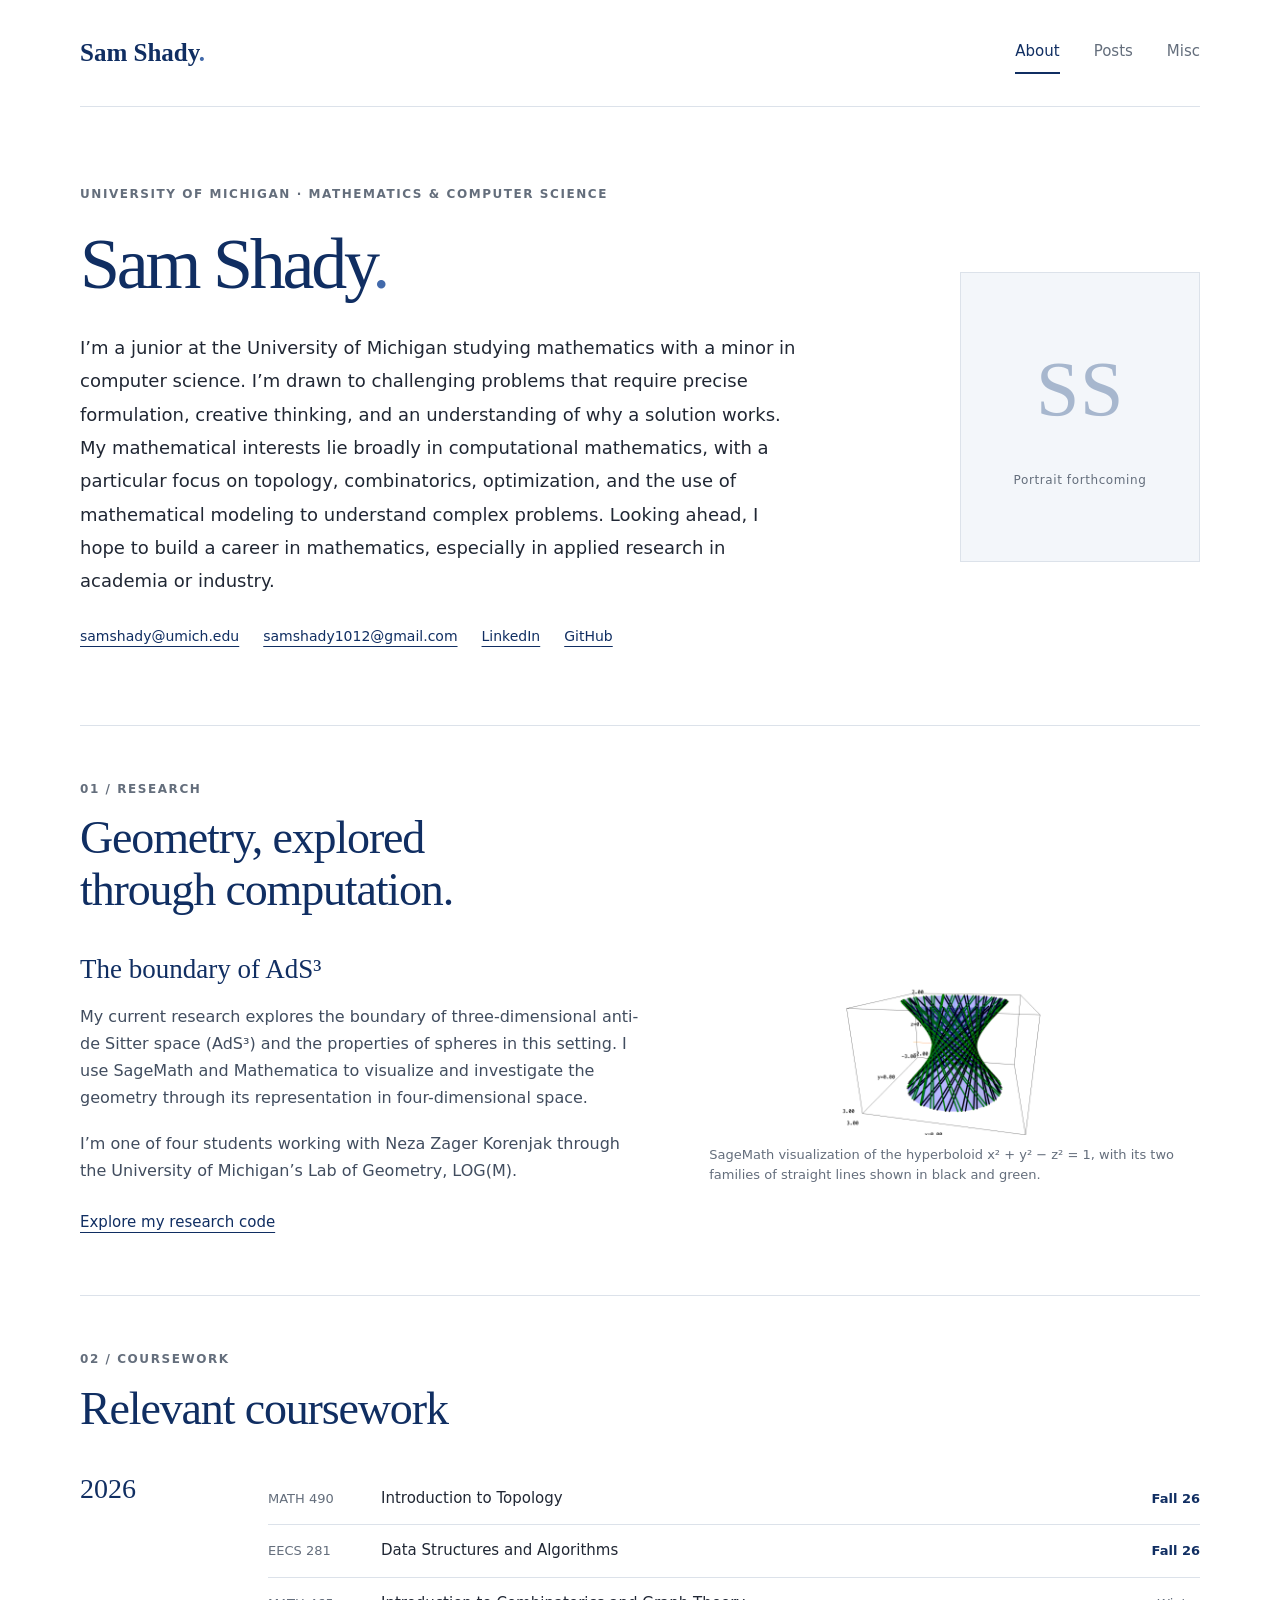
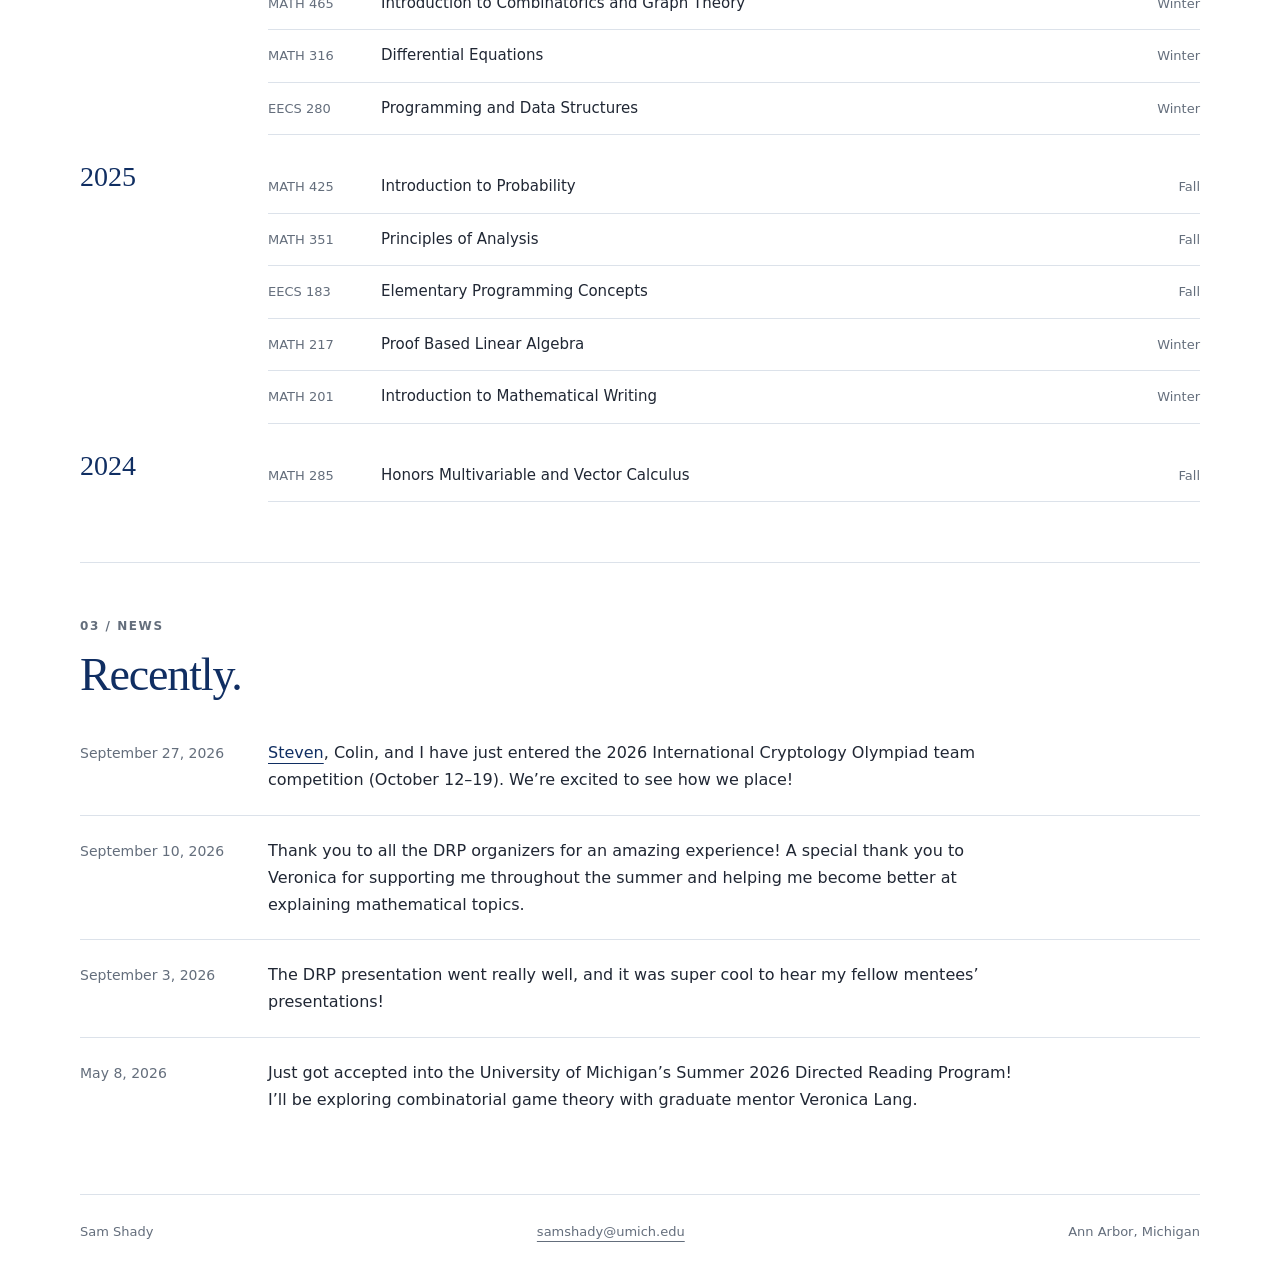
==== commit 2516d8ec: "Replace research placeholder with SageMath hyperboloid visualization" ====
--- a/index.html
+++ b/index.html
@@ -1,5 +1,5 @@
 <!doctype html><html lang="en"><head><meta charset="utf-8"><meta name="viewport" content="width=device-width, initial-scale=1"><title>About | Sam Shady</title><meta name="description" content="Sam Shady is a University of Michigan mathematics student interested in topology, combinatorics, optimization, and computational mathematics."><link rel="icon" href="./assets/favicon.svg" type="image/svg+xml"><link rel="stylesheet" href="./assets/style.css"><script src="./assets/site.js" defer></script></head><body><a class="skip" href="#main">Skip to content</a><header><a class="wordmark" href="./">Sam Shady<span class="wordmark-dot">.</span></a><nav aria-label="Main navigation"><a href="./" aria-current="page">About</a><a href="./posts/">Posts</a><a href="./misc/">Misc</a></nav></header><main id="main"><section class="intro"><div><p class="eyebrow">University of Michigan · Mathematics &amp; Computer Science</p><h1>Sam Shady<span class="heading-dot">.</span></h1><p class="bio">I’m a junior at the University of Michigan studying mathematics with a minor in computer science. I’m drawn to challenging problems that require precise formulation, creative thinking, and an understanding of why a solution works. My mathematical interests lie broadly in computational mathematics, with a particular focus on topology, combinatorics, optimization, and the use of mathematical modeling to understand complex problems. Looking ahead, I hope to build a career in mathematics, especially in applied research in academia or industry.</p><div class="contact"><a href="mailto:samshady@umich.edu">samshady@umich.edu</a><a href="mailto:samshady1012@gmail.com">samshady1012@gmail.com</a><a href="https://www.linkedin.com/in/sam-shady/">LinkedIn</a><a href="https://github.com/samshady-Math">GitHub</a></div></div><aside class="portrait" aria-label="Space reserved for Sam’s portrait"><span class="portrait-initials" aria-hidden="true">SS</span><span>Portrait forthcoming</span></aside></section>
-<section class="section"><div class="section-head"><p class="eyebrow">01 / Research</p><h2>Geometry, explored<br>through computation.</h2></div><div class="research-grid"><div><h3>The boundary of AdS³</h3><p>My current research explores the boundary of three-dimensional anti-de Sitter space (AdS³) and the properties of spheres in this setting. I use SageMath and Mathematica to visualize and investigate the geometry through its representation in four-dimensional space.</p><p>I’m one of four students working with Neza Zager Korenjak through the University of Michigan’s Lab of Geometry, LOG(M).</p><a class="text-link" href="https://github.com/samshady-Math/ADS3">Explore my research code</a></div><figure class="research-placeholder"><div><span class="math-label">∂AdS³</span><p>Research visualization forthcoming</p></div><figcaption>A space for a plot from my research.</figcaption></figure></div></section>
+<section class="section"><div class="section-head"><p class="eyebrow">01 / Research</p><h2>Geometry, explored<br>through computation.</h2></div><div class="research-grid"><div><h3>The boundary of AdS³</h3><p>My current research explores the boundary of three-dimensional anti-de Sitter space (AdS³) and the properties of spheres in this setting. I use SageMath and Mathematica to visualize and investigate the geometry through its representation in four-dimensional space.</p><p>I’m one of four students working with Neza Zager Korenjak through the University of Michigan’s Lab of Geometry, LOG(M).</p><a class="text-link" href="https://github.com/samshady-Math/ADS3">Explore my research code</a></div><figure class="research-figure"><a href="./assets/ads3-boundary.png"><img src="./assets/ads3-boundary.png" alt="A translucent blue hyperboloid with two families of straight lines on its surface, colored black and green." width="2048" height="752" loading="lazy"></a><figcaption>SageMath visualization of the hyperboloid x² + y² − z² = 1, with its two families of straight lines shown in black and green.</figcaption></figure></div></section>
 
 <section class="section"><div class="section-head"><p class="eyebrow">02 / Coursework</p><h2>Relevant coursework</h2></div><div class="courses"><div class="course-year"><h3>2026</h3><ul><li><span class="course-code">MATH 490</span><span>Introduction to Topology</span><span class="term current">Fall 26</span></li><li><span class="course-code">EECS 281</span><span>Data Structures and Algorithms</span><span class="term current">Fall 26</span></li><li><span class="course-code">MATH 465</span><span>Introduction to Combinatorics and Graph Theory</span><span class="term ">Winter</span></li><li><span class="course-code">MATH 316</span><span>Differential Equations</span><span class="term ">Winter</span></li><li><span class="course-code">EECS 280</span><span>Programming and Data Structures</span><span class="term ">Winter</span></li></ul></div><div class="course-year"><h3>2025</h3><ul><li><span class="course-code">MATH 425</span><span>Introduction to Probability</span><span class="term ">Fall</span></li><li><span class="course-code">MATH 351</span><span>Principles of Analysis</span><span class="term ">Fall</span></li><li><span class="course-code">EECS 183</span><span>Elementary Programming Concepts</span><span class="term ">Fall</span></li><li><span class="course-code">MATH 217</span><span>Proof Based Linear Algebra</span><span class="term ">Winter</span></li><li><span class="course-code">MATH 201</span><span>Introduction to Mathematical Writing</span><span class="term ">Winter</span></li></ul></div><div class="course-year"><h3>2024</h3><ul><li><span class="course-code">MATH 285</span><span>Honors Multivariable and Vector Calculus</span><span class="term ">Fall</span></li></ul></div></div></section>
 <section class="section"><div class="section-head"><p class="eyebrow">03 / News</p><h2>Recently.</h2></div><ol class="news"><li><time datetime="2026-09-27T16:13:00-04:00" title="September 27, 2026 · 4:13 p.m. Eastern">September 27, 2026</time><p><a href="https://stevenhanwen.github.io/">Steven</a>, Colin, and I have just entered the 2026 International Cryptology Olympiad team competition (October 12–19). We’re excited to see how we place!</p></li><li><time datetime="2026-09-10T17:29:00-04:00" title="September 10, 2026 · 5:29 p.m. Eastern">September 10, 2026</time><p>Thank you to all the DRP organizers for an amazing experience! A special thank you to Veronica for supporting me throughout the summer and helping me become better at explaining mathematical topics.</p></li><li><time datetime="2026-09-03T21:13:00-04:00" title="September 3, 2026 · 9:13 p.m. Eastern">September 3, 2026</time><p>The DRP presentation went really well, and it was super cool to hear my fellow mentees’ presentations!</p></li><li><time datetime="2026-05-08T01:25:00-04:00" title="May 8, 2026 · 1:25 a.m. Eastern">May 8, 2026</time><p>Just got accepted into the University of Michigan’s Summer 2026 Directed Reading Program! I’ll be exploring combinatorial game theory with graduate mentor Veronica Lang.</p></li></ol></section></main><footer><span>Sam Shady</span><a href="mailto:samshady@umich.edu">samshady@umich.edu</a><span>Ann Arbor, Michigan</span></footer></body></html>
--- a/assets/style.css
+++ b/assets/style.css
@@ -1,3 +1,5 @@
 :root{--blue:#102e62;--ink:#202734;--muted:#646e7c;--line:#dce2ea;--pale:#f3f6fa;--serif:Georgia,'Times New Roman',serif}*{box-sizing:border-box}body{margin:0;background:#fff;color:var(--ink);font-family:system-ui,-apple-system,BlinkMacSystemFont,'Segoe UI',sans-serif;font-size:16px;line-height:1.7}a{color:var(--blue);text-decoration-thickness:1px;text-underline-offset:5px}a:hover{text-decoration:underline}a:focus-visible,button:focus-visible{outline:3px solid #4381ce;outline-offset:5px}header,main,footer{width:min(1120px,calc(100% - 96px));margin:auto}header{padding:32px 0;display:flex;justify-content:space-between;align-items:center;border-bottom:1px solid var(--line)}.wordmark{font:700 25px var(--serif);text-decoration:none;color:var(--blue)}.wordmark-dot,.heading-dot{color:#426aab}nav{display:flex;gap:34px}nav a{font-size:15px;text-decoration:none;padding:7px 0;color:var(--muted)}nav a[aria-current]{color:var(--blue);border-bottom:2px solid var(--blue)}h1,h2,h3{font-family:var(--serif);font-weight:400;color:var(--blue);line-height:1.13;margin:0}h1{font-size:clamp(52px,7vw,86px);letter-spacing:-.045em}h2{font-size:clamp(32px,4vw,46px);letter-spacing:-.025em}h3{font-size:27px}p{margin:18px 0}.eyebrow{font-size:12px;letter-spacing:.13em;text-transform:uppercase;color:var(--muted);font-weight:600;margin:0 0 20px;line-height:1.6}.intro{padding:78px 0 76px;display:grid;grid-template-columns:minmax(0,1fr) 240px;gap:80px;align-items:center}.intro h1{font-size:clamp(44px,6vw,72px)}.bio{font-size:18px;line-height:1.85;margin:26px 0 28px;max-width:720px}.contact{display:flex;gap:12px 24px;flex-wrap:wrap;font-size:14px}.portrait{height:290px;background:var(--pale);border:1px solid var(--line);display:flex;flex-direction:column;justify-content:center;align-items:center;gap:36px;color:var(--muted);font-size:12px;letter-spacing:.05em}.portrait-initials{font:400 78px var(--serif);color:#a7b7ce}.section{padding:54px 0 60px;border-top:1px solid var(--line)}.section-head{margin-bottom:38px}.section-head .eyebrow{margin-bottom:13px}.research-grid{display:grid;grid-template-columns:1.15fr 1fr;gap:65px;align-items:start}.research-grid p{color:#414d5f}.text-link{display:inline-block;font-size:15px;margin-top:8px}.research-placeholder{margin:0}.research-placeholder>div{background:var(--pale);min-height:260px;border:1px solid var(--line);display:flex;align-items:center;justify-content:center;flex-direction:column;color:var(--muted)}.math-label{font:italic 62px var(--serif);color:#97abc7}.research-placeholder p{font-size:13px;color:var(--muted);margin:20px 0 0}figcaption{font-size:13px;color:var(--muted);margin-top:10px;line-height:1.6}.news{padding:0;margin:0;list-style:none}.news li{display:grid;grid-template-columns:160px 1fr;gap:28px;padding:21px 0;border-bottom:1px solid var(--line)}.news li:first-child{padding-top:0}.news li:last-child{border:0}.news time{color:var(--muted);font-size:14px;padding-top:3px}.news p{margin:0;max-width:760px}.course-year{display:grid;grid-template-columns:160px 1fr;gap:28px;margin-top:26px}.course-year h3{font-size:28px}.course-year ul{list-style:none;margin:0;padding:0}.course-year li{display:grid;grid-template-columns:95px 1fr 65px;gap:18px;padding:13px 0;border-bottom:1px solid var(--line);font-size:15px}.course-code{color:var(--muted);font-size:13px;padding-top:2px}.term{color:var(--muted);font-size:13px;text-align:right;padding-top:2px}.current{color:var(--blue);font-weight:600}footer{display:flex;justify-content:space-between;gap:20px;border-top:1px solid var(--line);padding:26px 0 34px;font-size:13px;color:var(--muted)}footer a{color:var(--muted)}.page-heading{padding:66px 0 48px}.page-heading>p:last-child{font-size:18px;color:var(--muted);margin-bottom:0}.filters{display:flex;gap:10px;flex-wrap:wrap;padding:0 0 28px;border-bottom:1px solid var(--line)}button{font:inherit;cursor:pointer} .filters button{font-size:14px;border:1px solid var(--line);background:white;color:var(--blue);padding:8px 21px;border-radius:2px}.filters button[aria-pressed=true]{background:var(--blue);color:white;border-color:var(--blue)}.post-row{display:grid;grid-template-columns:160px 1fr;gap:28px;border-bottom:1px solid var(--line);padding:34px 0}.post-row:last-child{border-bottom:0;margin-bottom:50px}.post-meta{font-size:13px;color:var(--muted);display:flex;flex-direction:column;gap:12px;padding-top:5px}.post-meta span{color:var(--blue);font-size:12px;text-transform:uppercase;letter-spacing:.09em}.post-row h2{font-size:32px;letter-spacing:-.02em}.post-row h2 a{text-decoration:none}.post-row p{margin:13px 0;color:#566171;max-width:740px;line-height:1.7}.read-link{font-size:14px}.post-detail{max-width:900px;margin:0 auto;padding:40px 0 65px}.back-link{display:inline-block;font-size:14px;margin-bottom:46px}.post-detail h1{font-size:clamp(40px,6vw,65px);max-width:900px;line-height:1.14;letter-spacing:-.035em}.detail-time{display:block;color:var(--muted);font-size:14px;margin:25px 0}.post-body{font-size:19px;line-height:1.8;margin-bottom:30px;max-width:780px}.post-figure{margin:36px 0 0}.post-figure img{display:block;width:100%;height:auto;max-height:1100px;object-fit:contain;background:var(--pale)}.pdf-preview{width:100%;height:820px;border:1px solid var(--line);margin-top:20px}.hobbies{display:grid;grid-template-columns:1fr 1fr;gap:70px;padding-bottom:56px}.hobbies h2{font-size:32px}.hobbies p{color:var(--muted)}.table-wrap{overflow:auto}table{border-collapse:collapse;width:100%;font-size:15px}th{text-align:left;border-bottom:2px solid var(--blue);color:var(--blue)}th button{color:inherit;padding:12px 0;background:none;border:0;text-align:left;font-size:14px;font-weight:600}th[aria-sort=descending] button::after{content:' ↓'}th[aria-sort=ascending] button::after{content:' ↑'}td{padding:15px 0;border-bottom:1px solid var(--line)}td+td,th+th{padding-left:22px}td:nth-child(2){color:var(--muted)}.rating{font-variant-numeric:tabular-nums;font-weight:600;color:var(--blue);text-align:right}th:last-child{text-align:right}th:last-child button{text-align:right}#empty-posts{padding:30px 0 80px;color:var(--muted)}[hidden]{display:none!important}.skip,.sr-only{position:absolute;width:1px;height:1px;padding:0;margin:-1px;overflow:hidden;clip:rect(0,0,0,0);white-space:nowrap;border:0}.skip:focus{clip:auto;width:auto;height:auto;padding:10px;top:0;left:0;z-index:10;background:white}
 @media(max-width:800px){header,main,footer{width:calc(100% - 48px)}.intro{gap:35px;grid-template-columns:minmax(0,1fr) 170px;padding:55px 0}.portrait{height:230px}.bio{font-size:17px}.research-grid{gap:30px}.news li,.course-year,.post-row{grid-template-columns:125px 1fr;gap:18px}.course-year li{grid-template-columns:85px 1fr 58px;gap:10px}.hobbies{gap:30px}}
 @media(max-width:600px){header,main,footer{width:calc(100% - 36px)}header{padding:22px 0}.wordmark{font-size:23px}nav{gap:18px}nav a{font-size:14px}.intro{grid-template-columns:1fr;gap:30px;padding:42px 0}.intro .eyebrow{font-size:11px;letter-spacing:.09em}.portrait{width:180px;height:210px;gap:25px}.portrait-initials{font-size:60px}.research-grid{grid-template-columns:1fr;gap:30px}.section{padding:38px 0}.section-head{margin-bottom:26px}.news li,.course-year,.post-row{grid-template-columns:1fr;gap:8px}.news li{padding:20px 0}.news time{font-size:13px}.course-year{margin-top:30px}.course-year li{grid-template-columns:78px minmax(0,1fr) 52px;gap:8px;font-size:14px}.course-code,.term{font-size:12px}.page-heading{padding:43px 0 30px}.post-row{padding:27px 0}.post-meta{flex-direction:row;justify-content:space-between;gap:10px}.post-row h2{font-size:29px}.hobbies{grid-template-columns:1fr;gap:34px;padding-bottom:40px}.hobbies h2{font-size:29px}.post-body{font-size:17px}.pdf-preview{height:570px}.detail-time{font-size:13px}.back-link{margin-bottom:30px}.post-detail{padding-top:25px}.post-detail h1{font-size:43px}footer{flex-wrap:wrap;justify-content:flex-start;gap:10px 25px;font-size:12px}table{font-size:14px}td:nth-child(2){font-size:13px}td{padding:13px 0}td+td,th+th{padding-left:14px}th button{font-size:13px}.pizza-section h2{font-size:40px}}
+
+.research-figure{margin:0}.research-figure img{display:block;width:100%;height:auto}.research-figure>a{display:block}
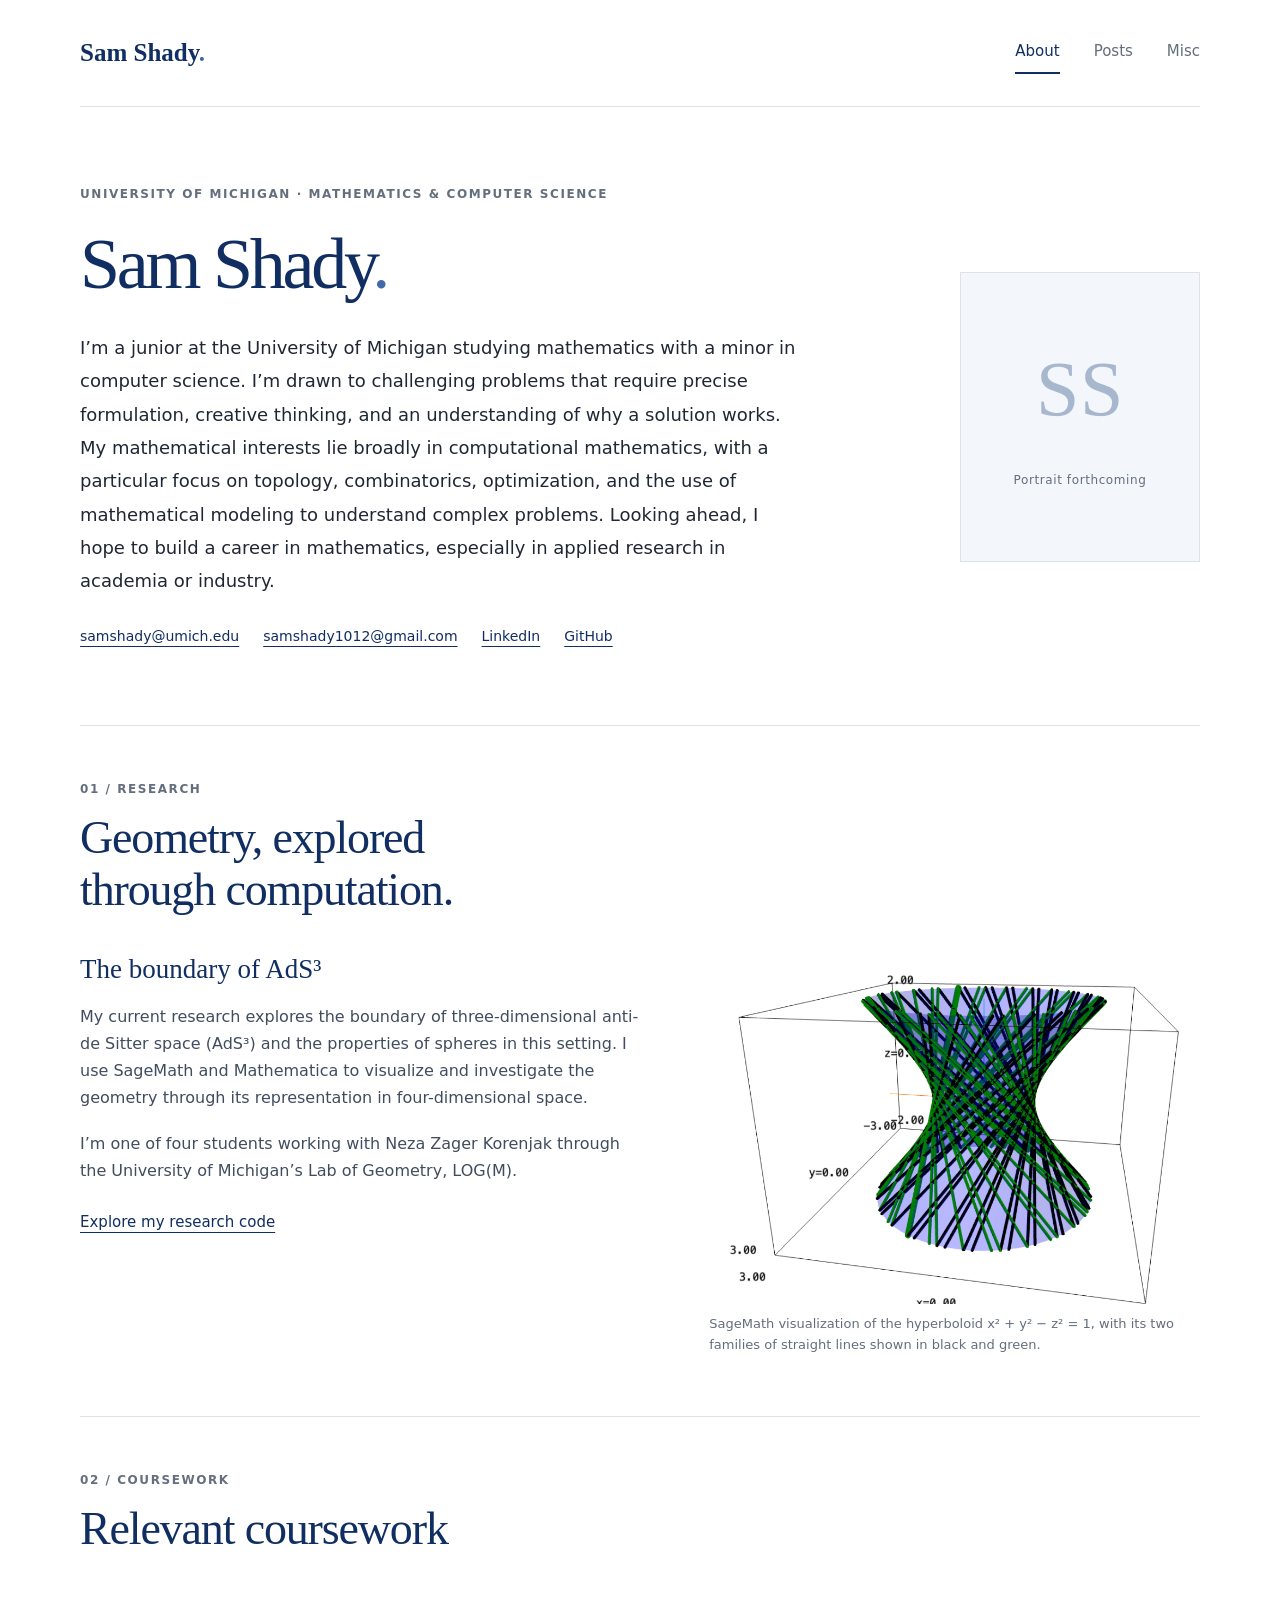
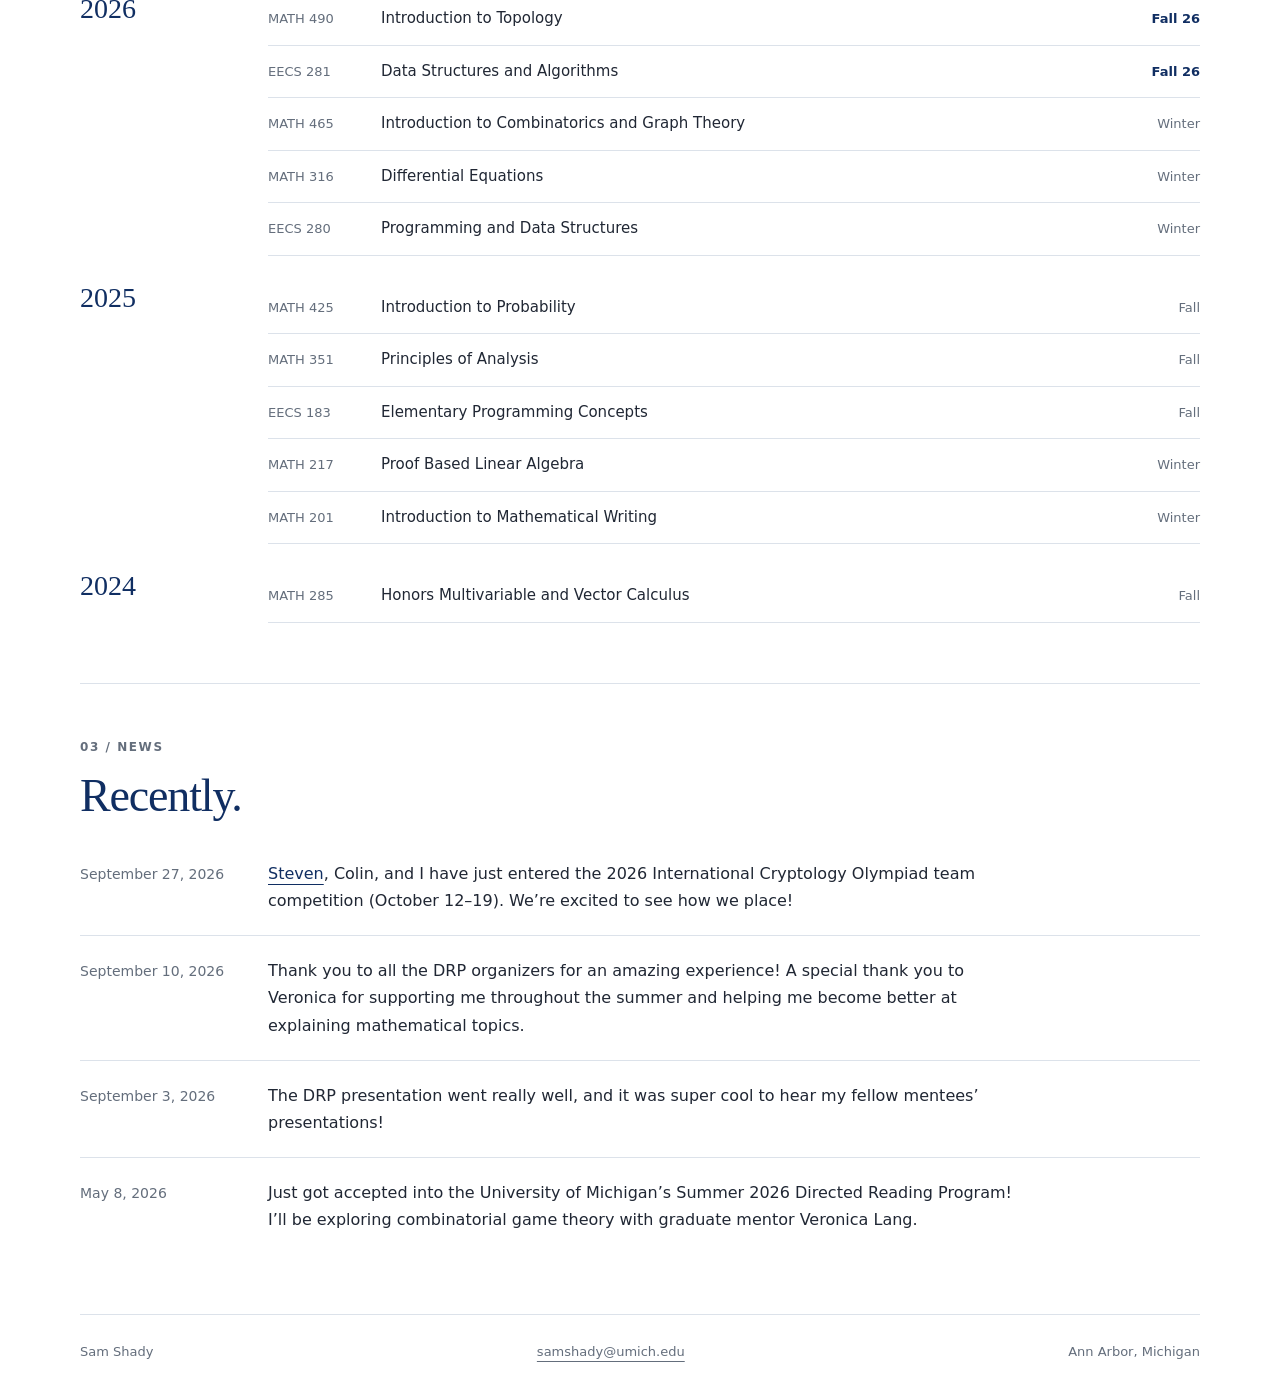
==== commit 5ebcae6e: "Crop research visualization display to enlarge the plot" ====
--- a/index.html
+++ b/index.html
@@ -1,5 +1,5 @@
 <!doctype html><html lang="en"><head><meta charset="utf-8"><meta name="viewport" content="width=device-width, initial-scale=1"><title>About | Sam Shady</title><meta name="description" content="Sam Shady is a University of Michigan mathematics student interested in topology, combinatorics, optimization, and computational mathematics."><link rel="icon" href="./assets/favicon.svg" type="image/svg+xml"><link rel="stylesheet" href="./assets/style.css"><script src="./assets/site.js" defer></script></head><body><a class="skip" href="#main">Skip to content</a><header><a class="wordmark" href="./">Sam Shady<span class="wordmark-dot">.</span></a><nav aria-label="Main navigation"><a href="./" aria-current="page">About</a><a href="./posts/">Posts</a><a href="./misc/">Misc</a></nav></header><main id="main"><section class="intro"><div><p class="eyebrow">University of Michigan · Mathematics &amp; Computer Science</p><h1>Sam Shady<span class="heading-dot">.</span></h1><p class="bio">I’m a junior at the University of Michigan studying mathematics with a minor in computer science. I’m drawn to challenging problems that require precise formulation, creative thinking, and an understanding of why a solution works. My mathematical interests lie broadly in computational mathematics, with a particular focus on topology, combinatorics, optimization, and the use of mathematical modeling to understand complex problems. Looking ahead, I hope to build a career in mathematics, especially in applied research in academia or industry.</p><div class="contact"><a href="mailto:samshady@umich.edu">samshady@umich.edu</a><a href="mailto:samshady1012@gmail.com">samshady1012@gmail.com</a><a href="https://www.linkedin.com/in/sam-shady/">LinkedIn</a><a href="https://github.com/samshady-Math">GitHub</a></div></div><aside class="portrait" aria-label="Space reserved for Sam’s portrait"><span class="portrait-initials" aria-hidden="true">SS</span><span>Portrait forthcoming</span></aside></section>
-<section class="section"><div class="section-head"><p class="eyebrow">01 / Research</p><h2>Geometry, explored<br>through computation.</h2></div><div class="research-grid"><div><h3>The boundary of AdS³</h3><p>My current research explores the boundary of three-dimensional anti-de Sitter space (AdS³) and the properties of spheres in this setting. I use SageMath and Mathematica to visualize and investigate the geometry through its representation in four-dimensional space.</p><p>I’m one of four students working with Neza Zager Korenjak through the University of Michigan’s Lab of Geometry, LOG(M).</p><a class="text-link" href="https://github.com/samshady-Math/ADS3">Explore my research code</a></div><figure class="research-figure"><a href="./assets/ads3-boundary.png"><img src="./assets/ads3-boundary.png" alt="A translucent blue hyperboloid with two families of straight lines on its surface, colored black and green." width="2048" height="752" loading="lazy"></a><figcaption>SageMath visualization of the hyperboloid x² + y² − z² = 1, with its two families of straight lines shown in black and green.</figcaption></figure></div></section>
+<section class="section"><div class="section-head"><p class="eyebrow">01 / Research</p><h2>Geometry, explored<br>through computation.</h2></div><div class="research-grid"><div><h3>The boundary of AdS³</h3><p>My current research explores the boundary of three-dimensional anti-de Sitter space (AdS³) and the properties of spheres in this setting. I use SageMath and Mathematica to visualize and investigate the geometry through its representation in four-dimensional space.</p><p>I’m one of four students working with Neza Zager Korenjak through the University of Michigan’s Lab of Geometry, LOG(M).</p><a class="text-link" href="https://github.com/samshady-Math/ADS3">Explore my research code</a></div><figure class="research-figure"><a class="research-image-viewport" href="./assets/ads3-boundary.png" aria-label="Open full-size research visualization"><img src="./assets/ads3-boundary.png" alt="A translucent blue hyperboloid with two families of straight lines on its surface, colored black and green." width="2048" height="752" loading="lazy"></a><figcaption>SageMath visualization of the hyperboloid x² + y² − z² = 1, with its two families of straight lines shown in black and green.</figcaption></figure></div></section>
 
 <section class="section"><div class="section-head"><p class="eyebrow">02 / Coursework</p><h2>Relevant coursework</h2></div><div class="courses"><div class="course-year"><h3>2026</h3><ul><li><span class="course-code">MATH 490</span><span>Introduction to Topology</span><span class="term current">Fall 26</span></li><li><span class="course-code">EECS 281</span><span>Data Structures and Algorithms</span><span class="term current">Fall 26</span></li><li><span class="course-code">MATH 465</span><span>Introduction to Combinatorics and Graph Theory</span><span class="term ">Winter</span></li><li><span class="course-code">MATH 316</span><span>Differential Equations</span><span class="term ">Winter</span></li><li><span class="course-code">EECS 280</span><span>Programming and Data Structures</span><span class="term ">Winter</span></li></ul></div><div class="course-year"><h3>2025</h3><ul><li><span class="course-code">MATH 425</span><span>Introduction to Probability</span><span class="term ">Fall</span></li><li><span class="course-code">MATH 351</span><span>Principles of Analysis</span><span class="term ">Fall</span></li><li><span class="course-code">EECS 183</span><span>Elementary Programming Concepts</span><span class="term ">Fall</span></li><li><span class="course-code">MATH 217</span><span>Proof Based Linear Algebra</span><span class="term ">Winter</span></li><li><span class="course-code">MATH 201</span><span>Introduction to Mathematical Writing</span><span class="term ">Winter</span></li></ul></div><div class="course-year"><h3>2024</h3><ul><li><span class="course-code">MATH 285</span><span>Honors Multivariable and Vector Calculus</span><span class="term ">Fall</span></li></ul></div></div></section>
 <section class="section"><div class="section-head"><p class="eyebrow">03 / News</p><h2>Recently.</h2></div><ol class="news"><li><time datetime="2026-09-27T16:13:00-04:00" title="September 27, 2026 · 4:13 p.m. Eastern">September 27, 2026</time><p><a href="https://stevenhanwen.github.io/">Steven</a>, Colin, and I have just entered the 2026 International Cryptology Olympiad team competition (October 12–19). We’re excited to see how we place!</p></li><li><time datetime="2026-09-10T17:29:00-04:00" title="September 10, 2026 · 5:29 p.m. Eastern">September 10, 2026</time><p>Thank you to all the DRP organizers for an amazing experience! A special thank you to Veronica for supporting me throughout the summer and helping me become better at explaining mathematical topics.</p></li><li><time datetime="2026-09-03T21:13:00-04:00" title="September 3, 2026 · 9:13 p.m. Eastern">September 3, 2026</time><p>The DRP presentation went really well, and it was super cool to hear my fellow mentees’ presentations!</p></li><li><time datetime="2026-05-08T01:25:00-04:00" title="May 8, 2026 · 1:25 a.m. Eastern">May 8, 2026</time><p>Just got accepted into the University of Michigan’s Summer 2026 Directed Reading Program! I’ll be exploring combinatorial game theory with graduate mentor Veronica Lang.</p></li></ol></section></main><footer><span>Sam Shady</span><a href="mailto:samshady@umich.edu">samshady@umich.edu</a><span>Ann Arbor, Michigan</span></footer></body></html>
--- a/assets/style.css
+++ b/assets/style.css
@@ -3,3 +3,5 @@
 @media(max-width:600px){header,main,footer{width:calc(100% - 36px)}header{padding:22px 0}.wordmark{font-size:23px}nav{gap:18px}nav a{font-size:14px}.intro{grid-template-columns:1fr;gap:30px;padding:42px 0}.intro .eyebrow{font-size:11px;letter-spacing:.09em}.portrait{width:180px;height:210px;gap:25px}.portrait-initials{font-size:60px}.research-grid{grid-template-columns:1fr;gap:30px}.section{padding:38px 0}.section-head{margin-bottom:26px}.news li,.course-year,.post-row{grid-template-columns:1fr;gap:8px}.news li{padding:20px 0}.news time{font-size:13px}.course-year{margin-top:30px}.course-year li{grid-template-columns:78px minmax(0,1fr) 52px;gap:8px;font-size:14px}.course-code,.term{font-size:12px}.page-heading{padding:43px 0 30px}.post-row{padding:27px 0}.post-meta{flex-direction:row;justify-content:space-between;gap:10px}.post-row h2{font-size:29px}.hobbies{grid-template-columns:1fr;gap:34px;padding-bottom:40px}.hobbies h2{font-size:29px}.post-body{font-size:17px}.pdf-preview{height:570px}.detail-time{font-size:13px}.back-link{margin-bottom:30px}.post-detail{padding-top:25px}.post-detail h1{font-size:43px}footer{flex-wrap:wrap;justify-content:flex-start;gap:10px 25px;font-size:12px}table{font-size:14px}td:nth-child(2){font-size:13px}td{padding:13px 0}td+td,th+th{padding-left:14px}th button{font-size:13px}.pizza-section h2{font-size:40px}}
 
 .research-figure{margin:0}.research-figure img{display:block;width:100%;height:auto}.research-figure>a{display:block}
+
+.research-image-viewport{position:relative;overflow:hidden;aspect-ratio:900 / 642}.research-figure .research-image-viewport img{position:absolute;width:227.555556%;max-width:none;height:auto;left:-57.777778%;top:-17.133956%}
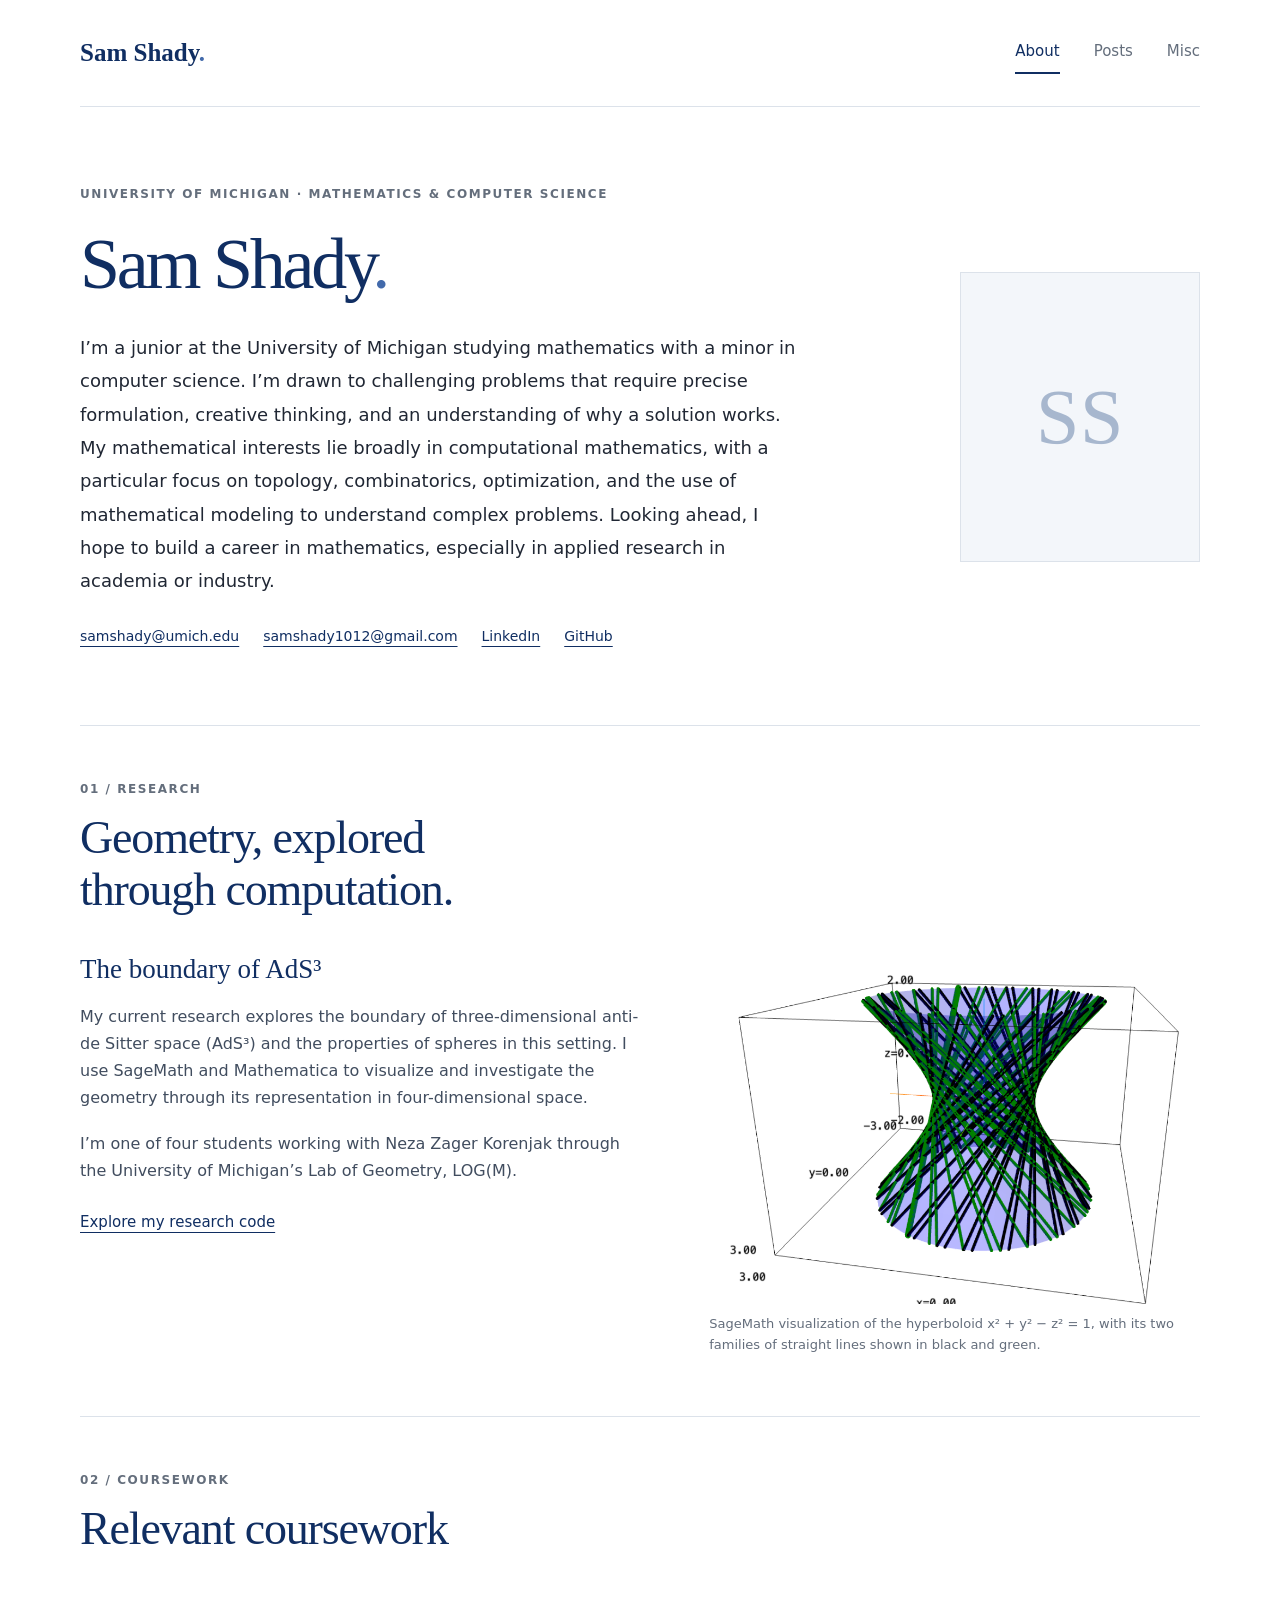
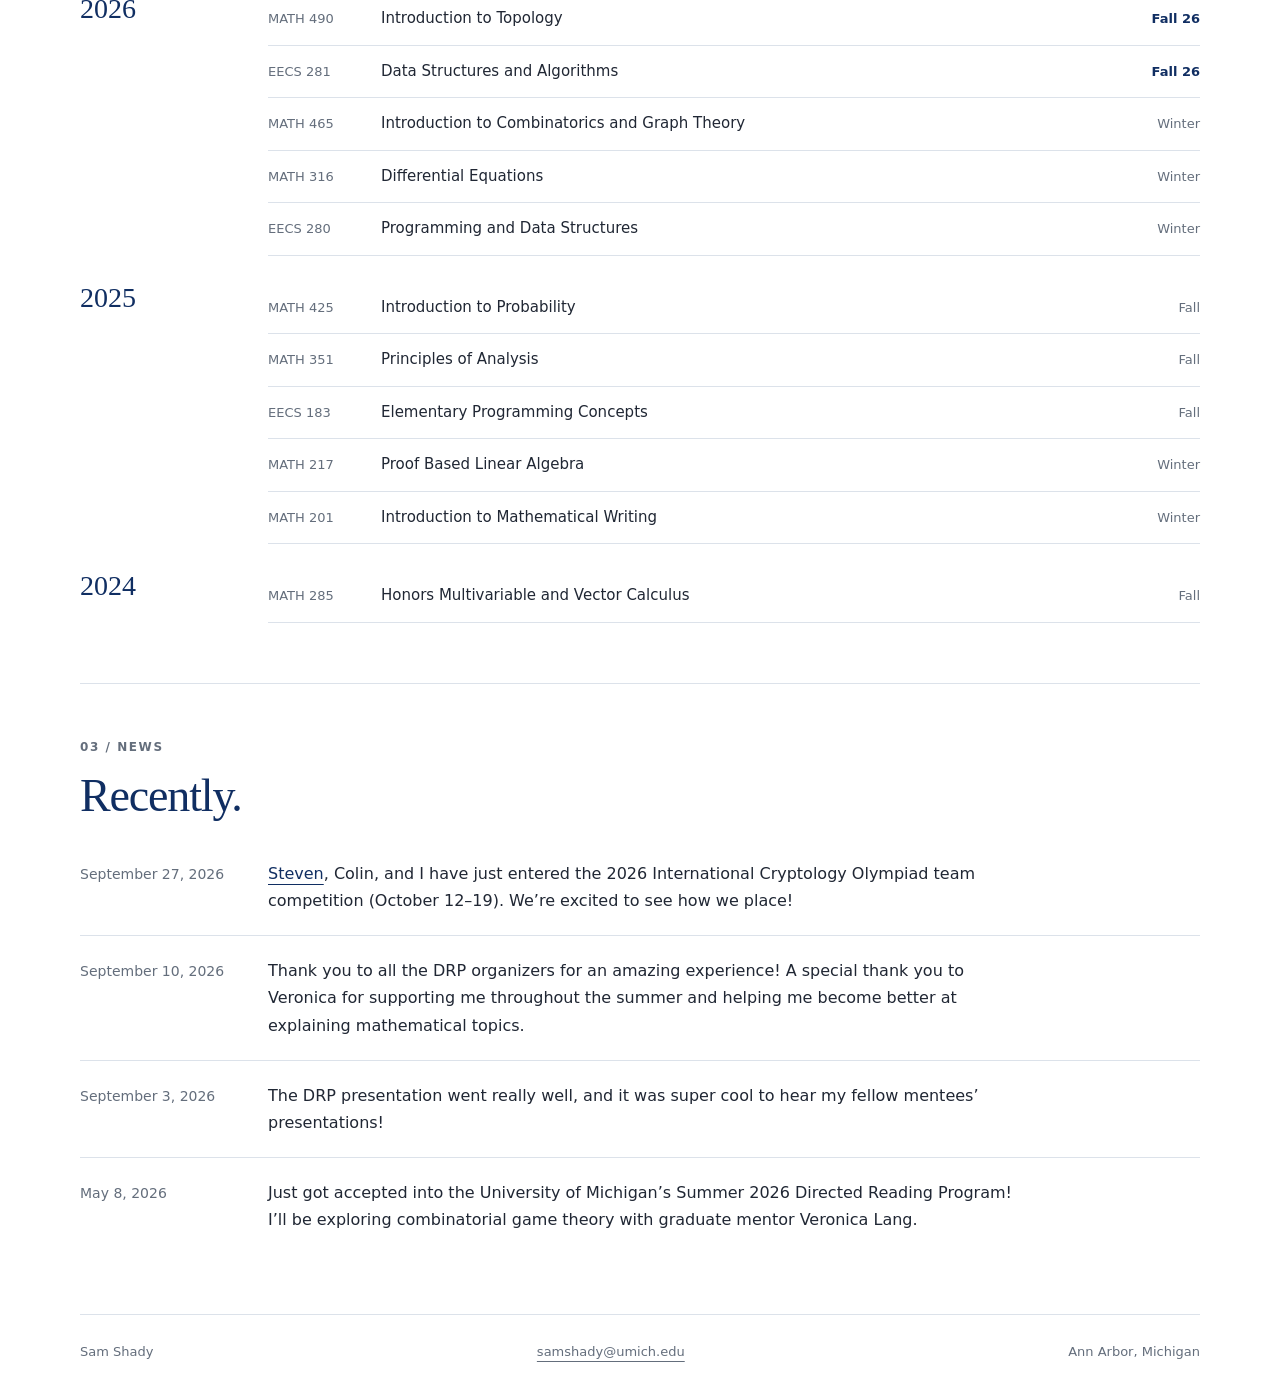
==== commit caf5995a: "Remove portrait forthcoming label" ====
--- a/index.html
+++ b/index.html
@@ -1,4 +1,4 @@
-<!doctype html><html lang="en"><head><meta charset="utf-8"><meta name="viewport" content="width=device-width, initial-scale=1"><title>About | Sam Shady</title><meta name="description" content="Sam Shady is a University of Michigan mathematics student interested in topology, combinatorics, optimization, and computational mathematics."><link rel="icon" href="./assets/favicon.svg" type="image/svg+xml"><link rel="stylesheet" href="./assets/style.css"><script src="./assets/site.js" defer></script></head><body><a class="skip" href="#main">Skip to content</a><header><a class="wordmark" href="./">Sam Shady<span class="wordmark-dot">.</span></a><nav aria-label="Main navigation"><a href="./" aria-current="page">About</a><a href="./posts/">Posts</a><a href="./misc/">Misc</a></nav></header><main id="main"><section class="intro"><div><p class="eyebrow">University of Michigan · Mathematics &amp; Computer Science</p><h1>Sam Shady<span class="heading-dot">.</span></h1><p class="bio">I’m a junior at the University of Michigan studying mathematics with a minor in computer science. I’m drawn to challenging problems that require precise formulation, creative thinking, and an understanding of why a solution works. My mathematical interests lie broadly in computational mathematics, with a particular focus on topology, combinatorics, optimization, and the use of mathematical modeling to understand complex problems. Looking ahead, I hope to build a career in mathematics, especially in applied research in academia or industry.</p><div class="contact"><a href="mailto:samshady@umich.edu">samshady@umich.edu</a><a href="mailto:samshady1012@gmail.com">samshady1012@gmail.com</a><a href="https://www.linkedin.com/in/sam-shady/">LinkedIn</a><a href="https://github.com/samshady-Math">GitHub</a></div></div><aside class="portrait" aria-label="Space reserved for Sam’s portrait"><span class="portrait-initials" aria-hidden="true">SS</span><span>Portrait forthcoming</span></aside></section>
+<!doctype html><html lang="en"><head><meta charset="utf-8"><meta name="viewport" content="width=device-width, initial-scale=1"><title>About | Sam Shady</title><meta name="description" content="Sam Shady is a University of Michigan mathematics student interested in topology, combinatorics, optimization, and computational mathematics."><link rel="icon" href="./assets/favicon.svg" type="image/svg+xml"><link rel="stylesheet" href="./assets/style.css"><script src="./assets/site.js" defer></script></head><body><a class="skip" href="#main">Skip to content</a><header><a class="wordmark" href="./">Sam Shady<span class="wordmark-dot">.</span></a><nav aria-label="Main navigation"><a href="./" aria-current="page">About</a><a href="./posts/">Posts</a><a href="./misc/">Misc</a></nav></header><main id="main"><section class="intro"><div><p class="eyebrow">University of Michigan · Mathematics &amp; Computer Science</p><h1>Sam Shady<span class="heading-dot">.</span></h1><p class="bio">I’m a junior at the University of Michigan studying mathematics with a minor in computer science. I’m drawn to challenging problems that require precise formulation, creative thinking, and an understanding of why a solution works. My mathematical interests lie broadly in computational mathematics, with a particular focus on topology, combinatorics, optimization, and the use of mathematical modeling to understand complex problems. Looking ahead, I hope to build a career in mathematics, especially in applied research in academia or industry.</p><div class="contact"><a href="mailto:samshady@umich.edu">samshady@umich.edu</a><a href="mailto:samshady1012@gmail.com">samshady1012@gmail.com</a><a href="https://www.linkedin.com/in/sam-shady/">LinkedIn</a><a href="https://github.com/samshady-Math">GitHub</a></div></div><aside class="portrait" aria-label="Space reserved for Sam’s portrait"><span class="portrait-initials" aria-hidden="true">SS</span></aside></section>
 <section class="section"><div class="section-head"><p class="eyebrow">01 / Research</p><h2>Geometry, explored<br>through computation.</h2></div><div class="research-grid"><div><h3>The boundary of AdS³</h3><p>My current research explores the boundary of three-dimensional anti-de Sitter space (AdS³) and the properties of spheres in this setting. I use SageMath and Mathematica to visualize and investigate the geometry through its representation in four-dimensional space.</p><p>I’m one of four students working with Neza Zager Korenjak through the University of Michigan’s Lab of Geometry, LOG(M).</p><a class="text-link" href="https://github.com/samshady-Math/ADS3">Explore my research code</a></div><figure class="research-figure"><a class="research-image-viewport" href="./assets/ads3-boundary.png" aria-label="Open full-size research visualization"><img src="./assets/ads3-boundary.png" alt="A translucent blue hyperboloid with two families of straight lines on its surface, colored black and green." width="2048" height="752" loading="lazy"></a><figcaption>SageMath visualization of the hyperboloid x² + y² − z² = 1, with its two families of straight lines shown in black and green.</figcaption></figure></div></section>
 
 <section class="section"><div class="section-head"><p class="eyebrow">02 / Coursework</p><h2>Relevant coursework</h2></div><div class="courses"><div class="course-year"><h3>2026</h3><ul><li><span class="course-code">MATH 490</span><span>Introduction to Topology</span><span class="term current">Fall 26</span></li><li><span class="course-code">EECS 281</span><span>Data Structures and Algorithms</span><span class="term current">Fall 26</span></li><li><span class="course-code">MATH 465</span><span>Introduction to Combinatorics and Graph Theory</span><span class="term ">Winter</span></li><li><span class="course-code">MATH 316</span><span>Differential Equations</span><span class="term ">Winter</span></li><li><span class="course-code">EECS 280</span><span>Programming and Data Structures</span><span class="term ">Winter</span></li></ul></div><div class="course-year"><h3>2025</h3><ul><li><span class="course-code">MATH 425</span><span>Introduction to Probability</span><span class="term ">Fall</span></li><li><span class="course-code">MATH 351</span><span>Principles of Analysis</span><span class="term ">Fall</span></li><li><span class="course-code">EECS 183</span><span>Elementary Programming Concepts</span><span class="term ">Fall</span></li><li><span class="course-code">MATH 217</span><span>Proof Based Linear Algebra</span><span class="term ">Winter</span></li><li><span class="course-code">MATH 201</span><span>Introduction to Mathematical Writing</span><span class="term ">Winter</span></li></ul></div><div class="course-year"><h3>2024</h3><ul><li><span class="course-code">MATH 285</span><span>Honors Multivariable and Vector Calculus</span><span class="term ">Fall</span></li></ul></div></div></section>
